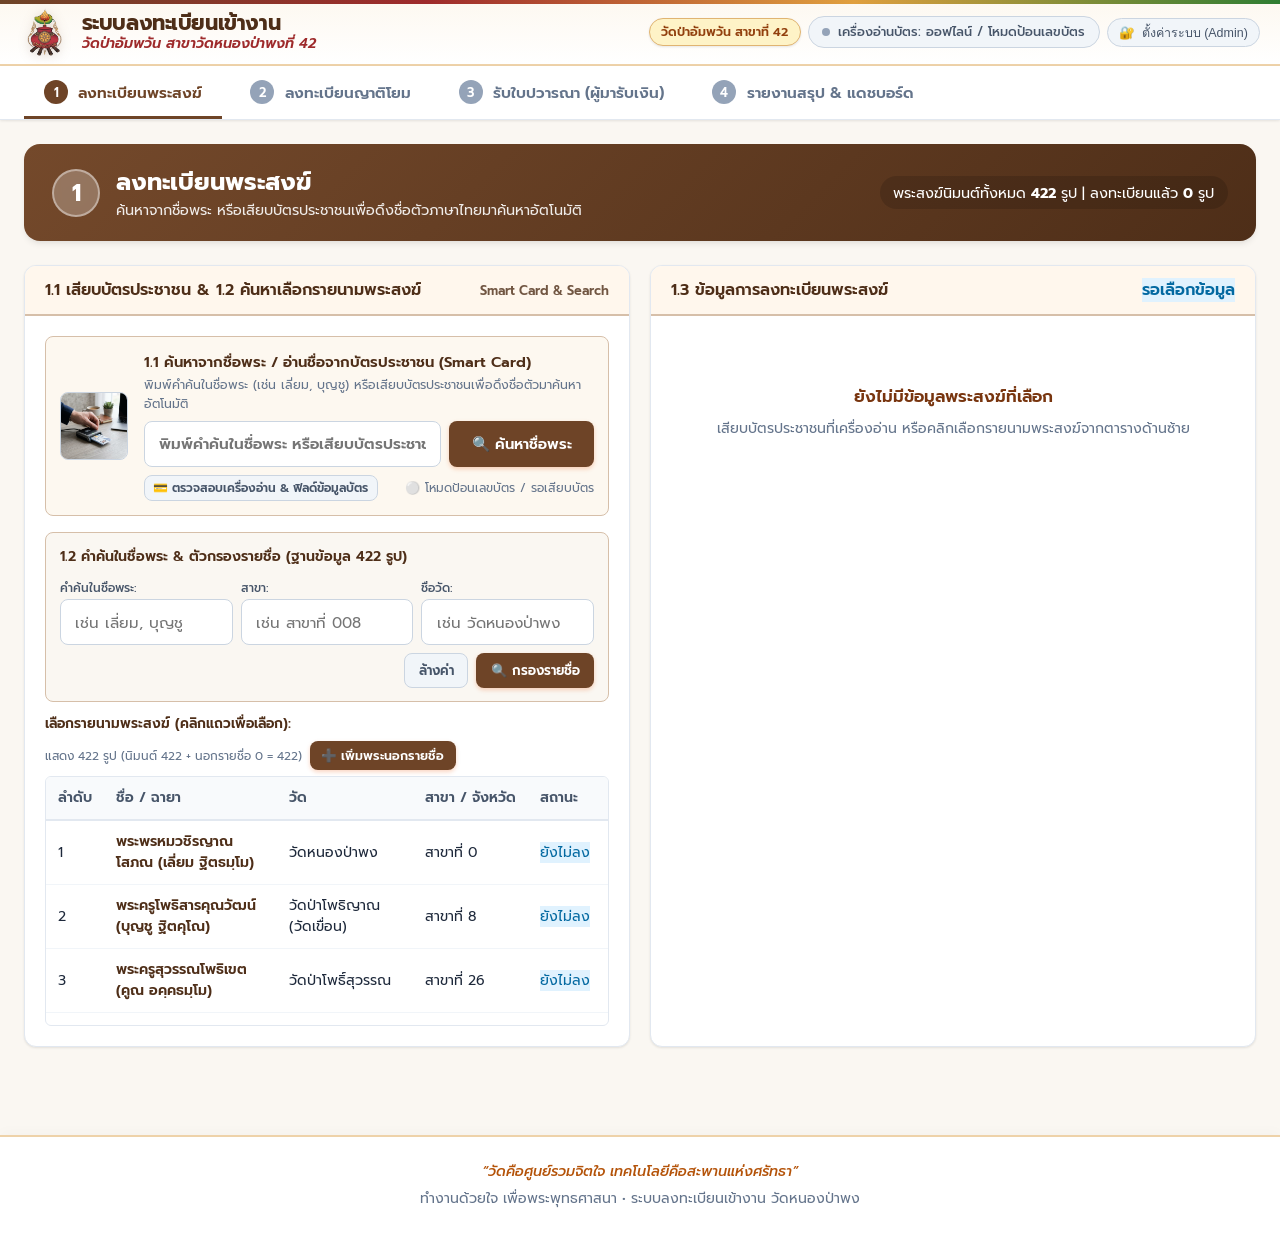
==== index.html @ 15ba8b71 "Sync slipStatus in 3.2 table directly against slips list" ====
<!DOCTYPE html>
<html lang="th">

<head>
  <meta charset="UTF-8">
  <meta name="viewport" content="width=device-width, initial-scale=1.0">
  <title>ระบบลงทะเบียนเข้างาน — วัดป่าอัมพวัน สาขาวัดหนองป่าพงที่ 42</title>
  <!-- Google Fonts: Prompt & Sarabun -->
  <link rel="preconnect" href="https://fonts.googleapis.com">
  <link rel="preconnect" href="https://fonts.gstatic.com" crossorigin>
  <link
    href="https://fonts.googleapis.com/css2?family=Prompt:ital,wght@0,300;0,400;0,500;0,600;0,700;1,400&family=Sarabun:wght@300;400;500;600;700&display=swap"
    rel="stylesheet">
  <link rel="stylesheet" href="style.css?v=20261116_4">
</head>

<body>

  <!-- Site Header -->
  <header class="site-header">
    <div class="header-container">
      <div class="header-brand">
        <!-- Wat Pah Ampawan Logo -->
        <img src="assets/logo.png?v=final" alt="โลโก้วัดป่าอัมพวัน สาขาวัดหนองป่าพงที่ 42" class="logo-lotus">

        <div class="brand-titles">
          <h1>ระบบลงทะเบียนเข้างาน</h1>
          <div class="brand-slogan">วัดป่าอัมพวัน สาขาวัดหนองป่าพงที่ 42</div>
          <div class="brand-desc">“ศรัทธาเชื่อมใจ เทคโนโลยีเชื่อมงานบุญ” • สะดวก รวดเร็ว แม่นยำ ครบถ้วน</div>
        </div>
      </div>

      <div class="header-right">
        <div class="motto-badge">วัดป่าอัมพวัน สาขาที่ 42</div>
        <div id="smartCardStatusPill" class="smartcard-status-pill" title="คลิกเพื่อตรวจสอบการเชื่อมต่อเครื่องอ่านบัตรประชาชน">
          <span class="status-dot" id="cardStatusDot"></span>
          <span id="cardStatusPillText">เครื่องอ่านบัตร: ตรวจสอบสถานะ</span>
        </div>
        <button type="button" id="btnAdminAccess" class="gsheet-status-pill" onclick="openAdminLoginModal()" title="เข้าสู่หน้าตั้งค่าสำหรับผู้ดูแลระบบ (Admin)">
          <span>🔐</span>
          <span id="adminAccessText">ตั้งค่าระบบ (Admin)</span>
        </button>
      </div>
    </div>
  </header>

  <!-- Navigation Tabs Bar -->
  <nav class="nav-bar-wrapper">
    <div class="nav-container">
      <button class="nav-tab tab-monk active" data-tab="tab-monk">
        <span class="tab-num">1</span>
        <span>ลงทะเบียนพระสงฆ์</span>
      </button>
      <button class="nav-tab tab-lay" data-tab="tab-lay">
        <span class="tab-num">2</span>
        <span>ลงทะเบียนญาติโยม</span>
      </button>
      <button class="nav-tab tab-slip" data-tab="tab-slip">
        <span class="tab-num">3</span>
        <span>รับใบปวารณา (ผู้มารับเงิน)</span>
      </button>
      <button class="nav-tab tab-report" data-tab="tab-report">
        <span class="tab-num">4</span>
        <span>รายงานสรุป & แดชบอร์ด</span>
      </button>
      <button class="nav-tab" id="navTabSettings" data-tab="tab-settings" style="margin-left: auto; display: none;">
        <span>⚙️ เชื่อมต่อ Google Sheets</span>
      </button>
    </div>
  </nav>

  <!-- Main Content Areas -->
  <main class="main-wrapper">

    <!-- ====================================================================
         TAB 1: ลงทะเบียนพระสงฆ์
         ==================================================================== -->
    <section id="tab-monk" class="tab-pane active">
      <!-- Section Banner -->
      <div class="section-banner monk-banner">
        <div class="banner-left">
          <div class="banner-badge-num">1</div>
          <div class="banner-title">
            <h2>ลงทะเบียนพระสงฆ์</h2>
            <p>ค้นหาจากชื่อพระ หรือเสียบบัตรประชาชนเพื่อดึงชื่อตัวภาษาไทยมาค้นหาอัตโนมัติ</p>
          </div>
        </div>
        <div class="banner-right">
          <span
            style="font-size: 0.9rem; background: rgba(0,0,0,0.15); padding: 0.35rem 0.85rem; border-radius: 999px;">
            พระสงฆ์นิมนต์ทั้งหมด <strong id="monksTotalCount">422</strong> รูป | ลงทะเบียนแล้ว <strong
              id="monksRegisteredCount">0</strong> รูป
          </span>
        </div>
      </div>

      <div class="workflow-grid">
        <!-- 1.1 เสียบบัตรประชาชน & 1.2 ค้นหาเลือกรายนามพระสงฆ์ -->
        <div class="flow-card" style="grid-column: span 6;">
          <div class="flow-card-header header-monk">
            <span>1.1 เสียบบัตรประชาชน & 1.2 ค้นหาเลือกรายนามพระสงฆ์</span>
            <span style="font-size: 0.8rem; opacity: 0.8;">Smart Card & Search</span>
          </div>
          <div class="flow-card-body">

            <!-- 1.1 เครื่องอ่านบัตรประชาชน & ค้นหาจากชื่อพระ -->
            <div
              style="background: #fdf8f0; border: 1px solid #d6bfa9; padding: 0.85rem; border-radius: 8px; margin-bottom: 1rem;">
              <div style="display: flex; gap: 1rem; align-items: center;">
                <div
                  style="width: 68px; height: 68px; border-radius: 8px; overflow: hidden; flex-shrink: 0; border: 1px solid #cbd5e1; background: #fff;">
                  <img src="assets/smartcard_reader.jpg" alt="Smart Card Reader"
                    style="width: 100%; height: 100%; object-fit: contain;">
                </div>
                <div style="flex: 1;">
                  <div style="font-weight: 600; color: #4e2e18; font-size: 0.92rem; margin-bottom: 0.2rem;">
                    1.1 ค้นหาจากชื่อพระ / อ่านชื่อจากบัตรประชาชน (Smart Card)
                  </div>
                  <div style="font-size: 0.78rem; color: #64748b; margin-bottom: 0.45rem;">
                    พิมพ์คำค้นในชื่อพระ (เช่น เลี่ยม, บุญชู) หรือเสียบบัตรประชาชนเพื่อดึงชื่อตัวมาค้นหาอัตโนมัติ
                  </div>
                  <div style="display: flex; gap: 0.5rem;">
                    <input type="text" id="monkIdCardInput" class="input-control"
                      placeholder="พิมพ์คำค้นในชื่อพระ หรือเสียบบัตรประชาชน..." maxlength="60"
                      style="font-weight: 600; font-size: 0.95rem;">
                    <button type="button" id="btnMonkScan" class="btn btn-monk" style="white-space: nowrap;">
                      🔍 ค้นหาชื่อพระ
                    </button>
                  </div>
                  <div style="display: flex; justify-content: space-between; align-items: center; margin-top: 0.5rem; font-size: 0.76rem;">
                    <button type="button" class="btn btn-secondary btn-sm btn-check-card-reader" style="font-size: 0.75rem; padding: 0.2rem 0.55rem;">
                      💳 ตรวจสอบเครื่องอ่าน & ฟิลด์ข้อมูลบัตร
                    </button>
                    <span id="cardReaderTextMonk" style="color: #64748b;">⚪ โหมดค้นหาจากชื่อ / รอเสียบบัตร</span>
                  </div>
                </div>
              </div>
              <div id="cardStatusIndicator" style="margin-top: 0.5rem; font-size: 0.8rem; display: none;"></div>
            </div>

            <!-- 1.2 ค้นหาข้อมูลพระสงฆ์ (เหมือน 3.1) -->
            <div
              style="background: #faf7f2; border: 1px solid #d6bfa9; padding: 0.85rem; border-radius: 8px; margin-bottom: 0.75rem;">
              <div style="font-weight: 600; color: #4e2e18; font-size: 0.88rem; margin-bottom: 0.5rem;">
                1.2 คำค้นในชื่อพระ & ตัวกรองรายชื่อ (ฐานข้อมูล 422 รูป)
              </div>
              <div style="display: grid; grid-template-columns: repeat(3, 1fr); gap: 0.5rem; margin-bottom: 0.5rem;">
                <div>
                  <label style="font-size: 0.75rem; color: #475569; font-weight: 500;">คำค้นในชื่อพระ:</label>
                  <input type="text" id="monkFilterName" class="input-control" placeholder="เช่น เลี่ยม, บุญชู">
                </div>
                <div>
                  <label style="font-size: 0.75rem; color: #475569; font-weight: 500;">สาขา:</label>
                  <input type="text" id="monkFilterBranch" class="input-control" placeholder="เช่น สาขาที่ 008">
                </div>
                <div>
                  <label style="font-size: 0.75rem; color: #475569; font-weight: 500;">ชื่อวัด:</label>
                  <input type="text" id="monkFilterTemple" class="input-control" placeholder="เช่น วัดหนองป่าพง">
                </div>
              </div>
              <div style="display: flex; justify-content: flex-end; gap: 0.5rem;">
                <button type="button" class="btn btn-secondary btn-sm" id="btnMonkFilterClear">ล้างค่า</button>
                <button type="button" class="btn btn-monk btn-sm" id="btnMonkFilterSearch">
                  🔍 กรองรายชื่อ
                </button>
              </div>
            </div>

            <!-- ตารางรายนามพระสงฆ์ที่ฟิลเตอร์ได้ (เหมือน 3.2) -->
            <div style="display: flex; justify-content: space-between; align-items: center; margin-bottom: 0.35rem; flex-wrap: wrap; gap: 0.4rem;">
              <span style="font-weight: 600; color: #4e2e18; font-size: 0.85rem;">
                เลือกรายนามพระสงฆ์ (คลิกแถวเพื่อเลือก):
              </span>
              <div style="display: flex; align-items: center; gap: 0.5rem;">
                <span style="font-size: 0.75rem; color: #64748b;" id="monkFilterCount">แสดง 422 รูป</span>
                <button type="button" id="btnOpenWalkinForm" class="btn btn-monk btn-sm" onclick="openWalkinFromCard()"
                  style="font-size: 0.78rem; padding: 0.25rem 0.65rem;">
                  ➕ เพิ่มพระนอกรายชื่อ
                </button>
              </div>
            </div>
            <div class="table-responsive"
              style="max-height: 250px; overflow-y: auto; border: 1px solid #e2e8f0; border-radius: 6px;">
              <table class="custom-table" id="monksSelectTable">
                <thead>
                  <tr>
                    <th style="width: 45px;">ลำดับ</th>
                    <th>ชื่อ / ฉายา</th>
                    <th>วัด</th>
                    <th>สาขา / จังหวัด</th>
                    <th style="width: 80px;">สถานะ</th>
                  </tr>
                </thead>
                <tbody id="monksSelectTableBody">
                  <!-- Dynamic rows -->
                </tbody>
              </table>
            </div>

          </div>
        </div>

        <!-- 1.3 แสดงข้อมูลพระที่ได้รับเชิญ / 1.4 พระนอกรายชื่อ (Dynamic Pane) -->
        <div class="flow-card" style="grid-column: span 6;">
          <div class="flow-card-header header-monk">
            <span id="monkDetailHeader">1.3 ข้อมูลการลงทะเบียนพระสงฆ์</span>
            <span id="monkDetailSubheader" class="status-badge available">รอเลือกข้อมูล</span>
          </div>
          <div class="flow-card-body">

            <!-- Default Placeholder when no search -->
            <div id="monkDetailPlaceholder" style="text-align: center; padding: 3rem 1rem; color: #94a3b8;">
              <p style="font-size: 1.05rem; margin-bottom: 0.5rem; color: #78350f; font-weight: 600;">
                ยังไม่มีข้อมูลพระสงฆ์ที่เลือก</p>
              <p style="font-size: 0.88rem; color: #64748b;">เสียบบัตรประชาชนที่เครื่องอ่าน
                หรือคลิกเลือกรายนามพระสงฆ์จากตารางด้านซ้าย</p>
            </div>

            <!-- Notice when card not found but held in buffer -->
            <div id="monkCardHeldNotice"
              style="display: none; background: #fef3c7; border: 1px solid #fde68a; border-radius: 8px; padding: 0.75rem; margin-bottom: 1rem; color: #92400e; font-size: 0.85rem;">
              <div style="font-weight: 600; margin-bottom: 0.25rem;">💳 เสียบบัตรประชาชนคาไว้ในระบบแล้ว: <span
                  id="heldCardNumber"></span></div>
              <div>เนื่องจากฐานข้อมูลเดิมไม่มีเลขบัตรประชาชน ท่านสามารถค้นหาชื่อพระจากตารางด้านซ้าย แล้วคลิกเลือก
                ระบบจะนำเลขบัตรนี้ไปผูกและบันทึกให้อัตโนมัติ</div>
              <div style="margin-top: 0.35rem;">
                <button type="button" class="btn btn-secondary btn-sm"
                  onclick="displayWalkinMonkForm(document.getElementById('monkIdCardInput').value.trim())"
                  style="font-size: 0.75rem;">
                  หรือคลิกที่นี่เพื่อไป 'ลงทะเบียนพระนอกรายชื่อ'
                </button>
              </div>
            </div>

            <!-- Form 1.3: พบในรายชื่อที่เชิญ -->
            <div id="monkInvitedForm" style="display: none;">
              <div class="monk-profile-wrapper">
                <div class="profile-avatar-wrap">
                  <img id="infoMonkPhoto" src="assets/monk_avatar.jpg" alt="รูปพระสงฆ์">
                </div>
                <div class="profile-info-grid">
                  <div class="info-item full-width">
                    <span class="info-label">ชื่อ / ฉายา:</span>
                    <span id="infoMonkName" class="info-value"
                      style="font-size: 1.1rem; font-weight: 700; color: #92400e;">-</span>
                  </div>

                  <!-- 13-digit Citizen ID Card Field -->
                  <div class="info-item full-width"
                    style="background: #fffbeb; padding: 0.6rem 0.85rem; border-radius: 6px; border: 1px solid #fde68a;">
                    <div
                      style="display: flex; justify-content: space-between; align-items: center; margin-bottom: 0.25rem;">
                      <span class="info-label" style="font-weight: 600; color: #92400e;">เลขประจำตัวประชาชน (บันทึก/เพิ่มลงฐานข้อมูลพระสงฆ์):</span>
                      <span id="infoCardSourceBadge"
                        style="font-size: 0.75rem; padding: 0.15rem 0.5rem; border-radius: 999px; background: #ecfdf5; color: #065f46; border: 1px solid #a7f3d0; display: none;">💳
                        บันทึกในฐานข้อมูลแล้ว</span>
                    </div>
                    <input type="text" id="infoMonkIdCard" class="input-control"
                      placeholder="กรอกเลขบัตร 13 หลัก เพื่อเพิ่มลงฐานข้อมูลพระสงฆ์" maxlength="20"
                      style="font-weight: 700; color: #92400e; font-size: 1rem; background: #fff;">
                    <div style="font-size: 0.74rem; color: #78350f; margin-top: 0.25rem;">
                      * คลิกเลือกพระจากลิสต์ด้านซ้ายแล้ว สามารถกรอกเลขบัตรประชาชน 13 หลักที่นี่เพื่อเพิ่มลงฐานข้อมูลได้ทันที
                    </div>
                  </div>

                  <div class="info-item">
                    <span class="info-label">วัด:</span>
                    <span id="infoMonkTemple" class="info-value">-</span>
                  </div>
                  <div class="info-item">
                    <span class="info-label">จังหวัด / สาขา:</span>
                    <span id="infoMonkProvince" class="info-value">-</span>
                  </div>
                  <div class="info-item">
                    <span class="info-label">พรรษา ปัจจุบัน:</span>
                    <span id="infoMonkVassa" class="info-value">-</span>
                  </div>
                  <div class="info-item">
                    <span class="info-label">เบอร์โทรศัพท์ติดต่อ:</span>
                    <input type="text" id="infoMonkPhone" class="input-control" placeholder="">
                  </div>
                  <div class="info-item">
                    <span class="info-label">สิทธิ์ใบปวารณา:</span>
                    <span id="infoMonkSlipRight" class="info-value" style="color: #166534; font-weight: 600;"></span>
                  </div>
                  <div class="info-item">
                    <span class="info-label">สถานะการลงทะเบียน:</span>
                    <span id="infoMonkStatus" class="status-badge available">• ลงทะเบียนได้</span>
                  </div>
                  <div class="info-item full-width">
                    <span class="info-label">ข้อมูลที่พัก/ของที่ระลึก:</span>
                    <input type="text" id="infoMonkHotel" class="input-control" placeholder="">
                  </div>
                  <div class="info-item full-width">
                    <span class="info-label">เวลาลงทะเบียน:</span>
                    <span id="infoMonkTime" class="info-value" style="font-size: 0.85rem;">-</span>
                  </div>
                </div>
              </div>

              <div class="card-actions-bar">
                <button type="button" class="btn btn-secondary" onclick="resetMonkWorkflow()">ยกเลิก</button>
                <button type="button" id="btnConfirmMonkRegistration" class="btn btn-monk">
                  ✓ ยืนยันลงทะเบียนพระสงฆ์
                </button>
              </div>
            </div>

            <!-- Form 1.4: พระกรณีไม่ได้รับเชิญ / นอกรายชื่อ -->
            <div id="monkWalkinForm" style="display: none;">
              <div id="walkinBannerBox"
                style="background: #fff7ed; border-left: 4px solid #ea580c; padding: 0.65rem 1rem; border-radius: 4px; margin-bottom: 1rem; font-size: 0.85rem; color: #9a3412;">
                <strong id="walkinBannerTitle">1.4 ลงทะเบียนพระ (กรณีไม่ได้รับเชิญ)</strong>: <span
                  id="walkinBannerDesc">ไม่พบในรายชื่อนิมนต์ กรุณากรอกข้อมูลเพื่อบันทึกลงระบบ</span>
              </div>
              <div class="monk-profile-wrapper">
                <div style="display: flex; flex-direction: column; align-items: center; gap: 0.45rem; flex-shrink: 0; width: 155px;">
                  <div class="profile-avatar-wrap" style="width: 150px; height: 180px; border-radius: 10px; overflow: hidden; border: 2px solid #d6bfa9; background: #fdf8f0; display: flex; align-items: center; justify-content: center; position: relative;">
                    <video id="walkinWebcamVideo" autoplay playsinline style="display: none; width: 100%; height: 100%; object-fit: cover;"></video>
                    <img id="walkinMonkPhoto" src="" alt="รูปพระสงฆ์" style="display: none; width: 100%; height: 100%; object-fit: cover;">
                    <canvas id="walkinPhotoCanvas" style="display: none;"></canvas>
                    <div id="walkinPhotoEmpty" style="text-align: center; color: #94a3b8; font-size: 0.8rem; padding: 0.5rem;">
                      <div style="font-size: 1.6rem; margin-bottom: 0.2rem;">📷</div>
                      ยังไม่มีรูปภาพ
                    </div>
                  </div>
                  <div id="walkinCameraControls" style="display: flex; flex-direction: column; gap: 0.3rem; width: 100%;">
                    <div style="display: flex; gap: 0.3rem; width: 100%;">
                      <button type="button" id="btnWalkinStartCamera" class="btn btn-secondary btn-sm" style="flex: 1; font-size: 0.72rem; padding: 0.25rem 0.35rem;" onclick="toggleEntityCamera('walkin')">
                        📷 เปิดกล้อง
                      </button>
                      <button type="button" id="btnWalkinSnapPhoto" class="btn btn-monk btn-sm" style="flex: 1; font-size: 0.72rem; padding: 0.25rem 0.35rem;" onclick="snapEntityPhoto('walkin')" disabled>
                        📸 ถ่ายรูป
                      </button>
                    </div>
                    <input type="file" id="walkinPhotoFileInput" accept="image/*" style="display: none;">
                    <button type="button" class="btn btn-secondary btn-sm" style="width: 100%; font-size: 0.72rem; padding: 0.22rem 0.4rem;" onclick="document.getElementById('walkinPhotoFileInput').click()">
                      📁 เลือกรูปภาพ
                    </button>
                  </div>
                </div>
                <div class="profile-info-grid">
                  <div class="info-item full-width">
                    <label class="info-label">ชื่อ / ฉายา (ระบุสมณศักดิ์/ฉายา):</label>
                    <input type="text" id="walkinName" class="input-control" placeholder="เช่น พระวิเศษ สิทธิพงโส">
                  </div>
                  <div class="info-item">
                    <div
                      style="display: flex; justify-content: space-between; align-items: center; margin-bottom: 0.25rem;">
                      <label class="info-label" style="font-weight: 700; color: #92400e;">เลขบัตรประชาชน (Primary
                        Key):</label>
                      <span id="walkinIdStatusBadge"
                        style="display: none; font-size: 0.72rem; padding: 0.1rem 0.4rem; border-radius: 999px;"></span>
                    </div>
                    <input type="text" id="walkinIdCard" class="input-control" placeholder="เลขประจำตัวประชาชน 13 หลัก"
                      maxlength="20" style="font-weight: 600;">
                  </div>
                  <div class="info-item">
                    <label class="info-label">พรรษา:</label>
                    <input type="number" id="walkinVassa" class="input-control" placeholder="เช่น 15">
                  </div>
                  <div class="info-item full-width">
                    <label class="info-label">ชื่อวัดต้นสังกัด:</label>
                    <div style="display: flex; gap: 0.5rem;">
                      <input type="text" id="walkinTemple" class="input-control" list="templeList"
                        placeholder="ค้นหาหรือพิมพ์ชื่อวัด">
                      <datalist id="templeList"></datalist>
                      <button type="button" class="btn btn-secondary btn-sm" onclick="addNewTemplePrompt()"
                        title="เพิ่มวัดใหม่">
                        + เพิ่มวัด
                      </button>
                    </div>
                  </div>
                  <div class="info-item">
                    <label class="info-label">จังหวัด:</label>
                    <input type="text" id="walkinProvince" class="input-control"
                      placeholder="เช่น เชียงใหม่ / อุบลราชธานี">
                  </div>
                  <div class="info-item">
                    <label class="info-label">เบอร์โทรศัพท์ติดต่อ:</label>
                    <input type="text" id="walkinPhone" class="input-control" placeholder="08x-xxx-xxxx">
                  </div>
                </div>
              </div>

              <div class="card-actions-bar">
                <button type="button" class="btn btn-secondary" onclick="resetMonkWorkflow()">ยกเลิก</button>
                <button type="button" id="btnSaveWalkinMonk" class="btn btn-monk">
                  💾 บันทึกและลงทะเบียน
                </button>
              </div>
            </div>

          </div>
        </div>
      </div>
    </section>

    <!-- ====================================================================
         TAB 2: ลงทะเบียนญาติโยม
         ==================================================================== -->
    <section id="tab-lay" class="tab-pane">
      <div class="section-banner lay-banner">
        <div class="banner-left">
          <div class="banner-badge-num">2</div>
          <div class="banner-title">
            <h2>ลงทะเบียนญาติโยม</h2>
            <p>สแกนบัตรประชาชน เพื่อนำเข้าข้อมูลอัตโนมัติ รวดเร็วและแม่นยำ</p>
          </div>
        </div>
        <div class="banner-right">
          <span
            style="font-size: 0.9rem; background: rgba(0,0,0,0.15); padding: 0.35rem 0.85rem; border-radius: 999px;">
            ญาติโยมลงทะเบียนแล้ว <strong id="layRegisteredCount">0</strong> คน
          </span>
        </div>
      </div>

      <div class="workflow-grid">
        <!-- 2.1 สแกนบัตรประชาชน -->
        <div class="flow-card" style="grid-column: span 4;">
          <div class="flow-card-header header-lay">
            <span>2.1 สแกนบัตรประชาชน</span>
            <span style="font-size: 0.8rem; opacity: 0.8;">Citizen Card Reader</span>
          </div>
          <div class="flow-card-body">
            <div class="card-reader-box">
              <div class="card-reader-img-wrap">
                <img src="assets/smartcard_reader.jpg" alt="Smart Card Reader">
              </div>
              <div class="scanner-caption">เสียบบัตรประชาชน ระบบอ่านข้อมูลอัตโนมัติ</div>
              <div class="scanner-hint">อ่านข้อมูลชื่อ นามสกุล วันเกิด เพศ และที่อยู่จากชิปการ์ด</div>

              <div class="id-input-group">
                <label>อ่านข้อมูลจากบัตรประชาชนญาติโยม (Smart Card):</label>
                <div style="display: flex; flex-direction: column; gap: 0.5rem; width: 100%;">
                  <button type="button" id="btnSimulateLayScan" class="btn btn-lay" style="width: 100%; font-size: 0.95rem; font-weight: 600;">
                    💳 อ่านข้อมูลจากเครื่องอ่านบัตรประชาชน
                  </button>
                  <div style="display: flex; justify-content: space-between; align-items: center; font-size: 0.78rem;">
                    <button type="button" class="btn btn-secondary btn-sm btn-check-card-reader" style="font-size: 0.75rem; padding: 0.2rem 0.55rem;">
                      🔍 ตรวจสอบการเชื่อมต่อ
                    </button>
                    <span id="cardReaderTextLay" style="color: #64748b;">⚪ โหมดป้อนข้อมูล / รอเสียบบัตร</span>
                  </div>
                </div>
              </div>

              <div class="id-input-group">
                <label for="layIdCardManual">ค้นหาด้วยเลขบัตรประชาชน หรือเบอร์โทรศัพท์:</label>
                <input type="text" id="layIdCardManual" class="input-control"
                  placeholder="พิมพ์เลขบัตร 13 หลัก หรือเบอร์โทรศัพท์" maxlength="20">
              </div>
            </div>
          </div>
        </div>

        <!-- 2.2 แสดงข้อมูลจากบัตร & 2.3 เพิ่มข้อมูลและยืนยัน -->
        <div class="flow-card" style="grid-column: span 8;">
          <div class="flow-card-header header-lay">
            <span>2.2 & 2.3 แสดงข้อมูลจากบัตรและยืนยันข้อมูล</span>
            <span class="status-badge available" id="layStatusBadge">พร้อมลงทะเบียน</span>
          </div>
          <div class="flow-card-body">

            <div
              style="font-weight: 600; color: #0369a1; margin-bottom: 0.75rem; font-size: 0.95rem; border-bottom: 1px dashed #bae6fd; padding-bottom: 0.35rem;">
              ข้อมูลส่วนบุคคลและรหัสญาติโยม (ข้อ 2.2)
            </div>

            <div class="monk-profile-wrapper" style="margin-bottom: 1.5rem;">
              <div style="display: flex; flex-direction: column; align-items: center; gap: 0.45rem; flex-shrink: 0; width: 155px;">
                <div class="profile-avatar-wrap" style="width: 150px; height: 180px; border-radius: 10px; overflow: hidden; border: 2px solid #bae6fd; background: #f8fafc; display: flex; align-items: center; justify-content: center; position: relative;">
                  <video id="layWebcamVideo" autoplay playsinline style="display: none; width: 100%; height: 100%; object-fit: cover;"></video>
                  <img id="layCardPhotoPreview" src="" alt="รูปถ่ายจากบัตรประชาชน" style="display: none; width: 100%; height: 100%; object-fit: cover;">
                  <canvas id="layPhotoCanvas" style="display: none;"></canvas>
                  <div id="layPhotoEmpty" style="text-align: center; color: #94a3b8; font-size: 0.8rem; padding: 0.5rem;">
                    <div style="font-size: 1.6rem; margin-bottom: 0.2rem;">📷</div>
                    ยังไม่มีรูปภาพ
                  </div>
                </div>
                <span id="layCardPhotoBadge" class="status-badge available" style="font-size: 0.72rem; text-align: center;">รออ่านบัตร / ถ่ายรูป</span>
                <div id="layCameraControls" style="display: flex; flex-direction: column; gap: 0.3rem; width: 100%;">
                  <div style="display: flex; gap: 0.3rem; width: 100%;">
                    <button type="button" id="btnLayStartCamera" class="btn btn-secondary btn-sm" style="flex: 1; font-size: 0.72rem; padding: 0.25rem 0.35rem;" onclick="toggleEntityCamera('lay')">
                      📷 เปิดกล้อง
                    </button>
                    <button type="button" id="btnLaySnapPhoto" class="btn btn-lay btn-sm" style="flex: 1; font-size: 0.72rem; padding: 0.25rem 0.35rem;" onclick="snapEntityPhoto('lay')" disabled>
                      📸 ถ่ายรูป
                    </button>
                  </div>
                  <input type="file" id="layPhotoFileInput" accept="image/*" style="display: none;">
                  <button type="button" class="btn btn-secondary btn-sm" style="width: 100%; font-size: 0.72rem; padding: 0.22rem 0.4rem;" onclick="document.getElementById('layPhotoFileInput').click()">
                    📁 เลือกรูปภาพ
                  </button>
                </div>
              </div>

              <div class="profile-info-grid" style="flex: 1; margin-bottom: 0;">
              <div class="info-item">
                <label class="info-label" style="font-weight: 700; color: #0369a1;">เลขประจำตัวประชาชน (Primary Key):</label>
                <input type="text" id="layIdCard" class="input-control" placeholder="เลขบัตร 13 หลัก (หากไม่มีให้กรอกเบอร์โทร)"
                  maxlength="20">
              </div>

              <div class="info-item">
                <label class="info-label">ชื่อ - นามสกุล:</label>
                <input type="text" id="layName" class="input-control" placeholder="ระบุชื่อ - นามสกุล">
              </div>

              <div class="info-item">
                <label class="info-label">วันเกิด:</label>
                <input type="text" id="layBirthday" class="input-control" placeholder="วว/ดด/ปปปป (พ.ศ.)">
              </div>
              <div class="info-item">
                <label class="info-label">เพศ:</label>
                <select id="layGender" class="select-control">
                  <option value="ชาย" selected>ชาย</option>
                  <option value="หญิง">หญิง</option>
                </select>
              </div>
              <div class="info-item full-width">
                <label class="info-label">ที่อยู่ตามทะเบียนบ้าน:</label>
                <input type="text" id="layAddress" class="input-control" placeholder="ระบุที่อยู่ตามทะเบียนบ้าน">
              </div>
              </div>
            </div>

            <div
              style="font-weight: 600; color: #0369a1; margin-bottom: 0.75rem; font-size: 0.95rem; border-bottom: 1px dashed #bae6fd; padding-bottom: 0.35rem;">
              เพิ่มข้อมูลการติดต่อและยืนยัน (ข้อ 2.3)
            </div>

            <div class="profile-info-grid">
              <div class="info-item">
                <label class="info-label">เบอร์โทรศัพท์มือถือ (ใช้เป็น Primary Key หากไม่มีเลขบัตร):</label>
                <input type="text" id="layPhone" class="input-control" placeholder="08x-xxx-xxxx">
              </div>
              <div class="info-item">
                <label class="info-label">เบอร์ติดต่อกรณีฉุกเฉิน (ไม่บังคับ):</label>
                <input type="text" id="layEmergencyPhone" class="input-control" placeholder="08x-xxx-xxxx (ไม่บังคับ)">
              </div>
            </div>

            <div class="card-actions-bar">
              <button type="button" class="btn btn-secondary" onclick="resetLayWorkflow()">ยกเลิก</button>
              <button type="button" id="btnConfirmLayRegistration" class="btn btn-lay">
                ✓ ยืนยันลงทะเบียนญาติโยม
              </button>
            </div>

          </div>
        </div>
      </div>
    </section>

    <!-- ====================================================================
         TAB 3: รับใบปวารณา (ผู้มารับเงิน)
         ==================================================================== -->
    <section id="tab-slip" class="tab-pane">
      <div class="section-banner slip-banner">
        <div class="banner-left">
          <div class="banner-badge-num">3</div>
          <div class="banner-title">
            <h2>รับใบปวารณา (ผู้มารับเงิน)</h2>
            <p>ค้นหาวัด / ชื่อพระ / สาขา และเลือกพระเถระที่ลงทะเบียนแล้ว พร้อมถ่ายรูปผู้มารับ</p>
          </div>
        </div>
        <div class="banner-right">
          <span
            style="font-size: 0.9rem; background: rgba(0,0,0,0.15); padding: 0.35rem 0.85rem; border-radius: 999px;">
            จ่ายใบปวารณาแล้ว <strong id="slipDeliveredCount">0</strong> รายการ | ยอดรวม <strong
              id="slipTotalAmount">0</strong> บาท
          </span>
        </div>
      </div>

      <div class="workflow-grid">
        <!-- 3.1 ค้นหาข้อมูล & 3.2 เลือกพระเถระที่ลงทะเบียนแล้ว -->
        <div class="flow-card" style="grid-column: span 6;">
          <div class="flow-card-header header-slip">
            <span>3.1 & 3.2 ค้นหาและเลือกพระเถระผู้มีสิทธิ์ตามคอลัมน์ K</span>
            <span style="font-size: 0.8rem; opacity: 0.8;">Eligible Monks Only</span>
          </div>
          <div class="flow-card-body">

            <!-- 3.1 Search Filters -->
            <div
              style="background: #f0fdf4; border: 1px solid #bbf7d0; padding: 0.85rem; border-radius: 8px; margin-bottom: 1rem;">
              <div style="font-weight: 600; color: #166534; font-size: 0.88rem; margin-bottom: 0.5rem;">
                3.1 ค้นหาข้อมูลพระสงฆ์ผู้มีสิทธิ์
              </div>
              <div style="display: grid; grid-template-columns: repeat(3, 1fr); gap: 0.5rem; margin-bottom: 0.5rem;">
                <div>
                  <label style="font-size: 0.75rem; color: #475569; font-weight: 500;">ชื่อพระ / ฉายา:</label>
                  <input type="text" id="slipSearchMonk" class="input-control" placeholder="เช่น เลี่ยม, สมชาย">
                </div>
                <div>
                  <label style="font-size: 0.75rem; color: #475569; font-weight: 500;">สาขา:</label>
                  <input type="text" id="slipSearchBranch" class="input-control" placeholder="เช่น สาขาที่ 008">
                </div>
                <div>
                  <label style="font-size: 0.75rem; color: #475569; font-weight: 500;">ชื่อวัด:</label>
                  <input type="text" id="slipSearchTemple" class="input-control" placeholder="เช่น วัดหนองป่าพง">
                </div>
              </div>
              <div style="display: flex; justify-content: flex-end; gap: 0.5rem;">
                <button type="button" class="btn btn-secondary btn-sm" onclick="clearSlipSearch()">ล้างค่า</button>
                <button type="button" id="btnSlipSearch" class="btn btn-slip btn-sm">
                  🔍 ค้นหาข้อมูล
                </button>
              </div>
            </div>

            <!-- 3.2 Monks Table -->
            <div style="font-weight: 600; color: #166534; font-size: 0.88rem; margin-bottom: 0.35rem;">
              3.2 เลือกพระเถระผู้มีสิทธิ์ตามคอลัมน์ K (คลิกแถวเพื่อเลือก):
            </div>
            <div class="table-responsive" style="max-height: 320px; overflow-y: auto;">
              <table class="custom-table" id="slipMonksTable">
                <thead>
                  <tr>
                    <th style="width: 50px;">ลำดับ</th>
                    <th>ชื่อ / ฉายา</th>
                    <th>วัด</th>
                    <th>สาขา</th>
                    <th style="width: 60px;">พรรษา</th>
                    <th style="width: 95px;">สิทธิ์ปวารณา</th>
                    <th style="width: 90px;">สถานะ</th>
                  </tr>
                </thead>
                <tbody id="slipMonksTableBody">
                  <!-- Dynamic rows -->
                </tbody>
              </table>
            </div>

            <div style="font-size: 0.75rem; color: #166534; font-weight: 600; margin-top: 0.5rem;">
              * แสดงเฉพาะผู้แทนของพระสงฆ์ที่มีสิทธิ์รับใบปวารณาตามคอลัมน์ K เท่านั้น
            </div>

          </div>
        </div>

        <!-- 3.3 บันทึกข้อมูลการรับ & 3.4 ถ่ายรูปผู้มารับ -->
        <div class="flow-card" style="grid-column: span 6;">
          <div class="flow-card-header header-slip">
            <span>3.3 & 3.4 บันทึกข้อมูลการรับและถ่ายรูปผู้มารับ</span>
            <span class="status-badge available" id="slipSelectedBadge">รอเลือกพระเถระ</span>
          </div>
          <div class="flow-card-body">

            <div style="display: flex; gap: 1.25rem; flex-wrap: wrap;">

              <!-- 3.3 Form Fields -->
              <div style="flex: 1; min-width: 250px;">
                <div style="font-weight: 600; color: #166534; font-size: 0.88rem; margin-bottom: 0.5rem;">
                  3.3 บันทึกข้อมูลการรับเงิน/ใบปวารณา
                </div>
                <div class="profile-info-grid" style="grid-template-columns: 1fr;">
                  <div class="info-item">
                    <label class="info-label">ชื่อวัด:</label>
                    <input type="text" id="slipRecTemple" class="input-control" readonly
                      placeholder="คลิกเลือกจากตาราง 3.2" style="background: #f8fafc;">
                  </div>
                  <div class="info-item">
                    <label class="info-label">ชื่อพระ / ฉายา:</label>
                    <input type="text" id="slipRecMonkName" class="input-control" readonly
                      placeholder="คลิกเลือกจากตาราง 3.2"
                      style="background: #f8fafc; font-weight: 600; color: #166534;">
                  </div>
                  <div class="info-item">
                    <label class="info-label">จำนวนปัจจัย (บาท):</label>
                    <input type="number" id="slipRecAmount" class="input-control" value=""
                      placeholder="ระบุจำนวนปัจจัย (ถ้ามี)"
                      style="font-size: 1.1rem; font-weight: 700; color: #166534;">
                  </div>
                </div>
              </div>

              <!-- 3.4 Camera / Photo Capture -->
              <div style="width: 220px; display: flex; flex-direction: column; align-items: center; gap: 0.5rem;">
                <div style="font-weight: 600; color: #166534; font-size: 0.88rem; width: 100%; text-align: center;">
                  3.4 ถ่ายรูปผู้มารับ
                </div>
                <div class="camera-preview-box" id="cameraBox">
                  <video id="webcamVideo" autoplay playsinline style="display: none;"></video>
                  <img id="receiverPhotoPreview" src="" alt="รูปผู้มารับ" style="display: none;">
                  <canvas id="photoCanvas" style="display: none;"></canvas>
                  <div id="slipPhotoEmpty" style="text-align: center; color: #94a3b8; font-size: 0.85rem; padding: 1rem;">
                    <div style="font-size: 1.8rem; margin-bottom: 0.25rem;">📷</div>
                    ยังไม่มีรูปภาพ
                  </div>
                  <span class="camera-overlay-badge" id="cameraBadge">ยังไม่มีรูปภาพ</span>
                </div>
                <div style="display: flex; gap: 0.35rem; width: 100%;">
                  <button type="button" id="btnStartCamera" class="btn btn-secondary btn-sm" style="flex: 1;">
                    📷 เปิดกล้อง
                  </button>
                  <button type="button" id="btnSnapPhoto" class="btn btn-slip btn-sm" style="flex: 1;" disabled>
                    📸 ถ่ายรูป
                  </button>
                </div>
                <input type="file" id="photoFileInput" accept="image/*" style="display: none;">
                <button type="button" class="btn btn-secondary btn-sm" style="width: 100%; font-size: 0.75rem;"
                  onclick="document.getElementById('photoFileInput').click()">
                  📁 หรือเลือกไฟล์รูปภาพ
                </button>
              </div>

            </div>

            <div class="card-actions-bar">
              <button type="button" class="btn btn-secondary" onclick="resetSlipWorkflow()">ยกเลิก</button>
              <button type="button" id="btnConfirmSlipReceive" class="btn btn-slip">
                ✓ ยืนยันการรับใบปวารณา
              </button>
            </div>

          </div>
        </div>
      </div>
    </section>

    <!-- ====================================================================
         TAB 4: รายงานสรุป & แดชบอร์ด
         ==================================================================== -->
    <section id="tab-report" class="tab-pane">
      <div class="section-banner report-banner">
        <div class="banner-left">
          <div class="banner-badge-num">📊</div>
          <div class="banner-title">
            <h2>รายงานสรุป & แดชบอร์ดข้อมูล</h2>
            <p>ตรวจสอบและติดตามสถานะการลงทะเบียนและการเบิกจ่ายปัจจัยแบบเรียลไทม์</p>
          </div>
        </div>
        <div class="banner-right" style="display: flex; gap: 0.5rem; flex-wrap: wrap; align-items: center;">
          <button type="button" class="btn btn-secondary btn-sm" onclick="exportDataToCsv()">
            📥 ส่งออก CSV (Excel)
          </button>
          <button type="button" class="btn btn-secondary btn-sm" onclick="window.print()">
            🖨️ พิมพ์รายงาน
          </button>
        </div>
      </div>

      <!-- Quick KPI Cards -->
      <div style="display: grid; grid-template-columns: repeat(4, 1fr); gap: 1rem; margin-bottom: 1.5rem;">
        <div class="flow-card" style="padding: 1.25rem; border-left: 4px solid #ea580c;">
          <div style="font-size: 0.85rem; color: #64748b;">พระสงฆ์นิมนต์ทั้งหมด</div>
          <div style="font-size: 1.8rem; font-weight: 700; color: #ea580c;" id="kpiMonkTotal">422</div>
          <div style="font-size: 0.8rem; color: #166534;" id="kpiMonkRegistered">ลงทะเบียนแล้ว 0 รูป</div>
        </div>

        <div class="flow-card" style="padding: 1.25rem; border-left: 4px solid #f59e0b;">
          <div style="font-size: 0.85rem; color: #64748b;">พระสงฆ์นอกรายชื่อ</div>
          <div style="font-size: 1.8rem; font-weight: 700; color: #f59e0b;" id="kpiMonkWalkin">0</div>
          <div style="font-size: 0.8rem; color: #64748b;">รูปที่ลงทะเบียนเพิ่มเติม</div>
        </div>

        <div class="flow-card" style="padding: 1.25rem; border-left: 4px solid #0284c7;">
          <div style="font-size: 0.85rem; color: #64748b;">ญาติโยมที่ลงทะเบียน</div>
          <div style="font-size: 1.8rem; font-weight: 700; color: #0284c7;" id="kpiLayTotal">0</div>
          <div style="font-size: 0.8rem; color: #64748b;">คนเข้าร่วมงาน</div>
        </div>

        <div class="flow-card" style="padding: 1.25rem; border-left: 4px solid #16a34a;">
          <div style="font-size: 0.85rem; color: #64748b;">จ่ายปัจจัยใบปวารณาแล้ว</div>
          <div style="font-size: 1.8rem; font-weight: 700; color: #16a34a;" id="kpiSlipAmount">0 บาท</div>
          <div style="font-size: 0.8rem; color: #166534;" id="kpiSlipCount">รับแล้ว 0 รายการ</div>
        </div>
      </div>

      <!-- Live Data Table with Filter Tabs -->
      <div class="flow-card">
        <div class="flow-card-header"
          style="background: #f8fafc; border-bottom: 1px solid #e2e8f0; display: flex; justify-content: space-between; align-items: center; flex-wrap: wrap; gap: 0.5rem;">
          <div style="display: flex; gap: 0.5rem;">
            <button class="btn btn-secondary btn-sm active-filter" id="btnFilterMonks"
              onclick="switchReportSubTab('monks')">พระสงฆ์ที่นิมนต์</button>
            <button class="btn btn-secondary btn-sm" id="btnFilterWalkin"
              onclick="switchReportSubTab('walkin')">พระนอกรายชื่อ</button>
            <button class="btn btn-secondary btn-sm" id="btnFilterLay"
              onclick="switchReportSubTab('lay')">ญาติโยม</button>
            <button class="btn btn-secondary btn-sm" id="btnFilterSlips"
              onclick="switchReportSubTab('slips')">รายการรับใบปวารณา</button>
          </div>
          <div>
            <input type="text" id="reportSearchInput" class="input-control" placeholder="ค้นหาข้อมูล..."
              style="width: 220px; padding: 0.35rem 0.65rem; font-size: 0.85rem;">
          </div>
        </div>
        <div class="flow-card-body" style="padding: 0;">
          <div class="table-responsive" style="max-height: 480px; overflow-y: auto;">
            <table class="custom-table" id="reportDataTable">
              <thead id="reportTableHead"></thead>
              <tbody id="reportTableBody"></tbody>
            </table>
          </div>
        </div>
      </div>
    </section>

    <!-- ====================================================================
         TAB 5: ตั้งค่าเชื่อมต่อ Google Sheets
         ==================================================================== -->
    <section id="tab-settings" class="tab-pane">
      <div class="section-banner" style="background: linear-gradient(135deg, #0f766e 0%, #115e59 100%);">
        <div class="banner-left">
          <div class="banner-badge-num">⚙️</div>
          <div class="banner-title">
            <h2>ตั้งค่าเชื่อมต่อ Google Sheets (Admin)</h2>
            <p>บันทึกและซิงก์ข้อมูลลงบน Google Sheet ของคุณแบบเรียลไทม์</p>
          </div>
        </div>
        <div class="banner-right" style="display: flex; align-items: center; gap: 0.6rem; flex-wrap: wrap;">
          <div id="gsheetStatusPill" class="gsheet-status-pill" title="สถานะการเชื่อมต่อ Google Sheets">
            <span class="status-dot"></span>
            <span id="gsheetStatusText">โหมดออฟไลน์ / Local Data</span>
          </div>
          <button type="button" class="btn btn-secondary btn-sm" onclick="logoutAdminMode()">
            🔒 ออกจากโหมด Admin
          </button>
        </div>
      </div>

      <div class="workflow-grid">
        <div class="flow-card" style="grid-column: span 6;">
          <div class="flow-card-header" style="background: #f0fdfa; color: #0f766e; border-bottom: 2px solid #99f6e4;">
            <span>การเชื่อมต่อ Google Apps Script Web App</span>
          </div>
          <div class="flow-card-body">

            <div class="id-input-group">
              <label for="settingsGasUrl">Google Apps Script Web App URL (Exec URL):</label>
              <input type="text" id="settingsGasUrl" class="input-control"
                placeholder="https://script.google.com/macros/s/.../exec">
              <span style="font-size: 0.78rem; color: #64748b;">
                * สร้างได้จาก Google Sheets เมนู ส่วนขยาย > Apps Script > เผยแพร่เป็นเว็บแอป (ทุกคนเข้าถึงได้)
              </span>
            </div>

            <div style="display: flex; gap: 0.75rem; margin-top: 1rem;">
              <button type="button" id="btnSaveGasUrl" class="btn btn-monk" style="background: #0f766e;">
                💾 บันทึกการเชื่อมต่อ
              </button>
              <button type="button" id="btnTestGasUrl" class="btn btn-secondary">
                🔄 ทดสอบการเชื่อมต่อ (Ping)
              </button>
            </div>

            <div id="gasConnectionStatus"
              style="margin-top: 1rem; padding: 0.75rem; border-radius: 8px; font-size: 0.88rem; display: none;"></div>

            <div style="margin-top: 1.5rem; border-top: 1px dashed #cbd5e1; padding-top: 1rem;">
              <h4 style="font-size: 0.95rem; font-weight: 600; color: #1e293b; margin-bottom: 0.5rem;">
                🚀 ซิงก์ข้อมูลตั้งต้นไปยัง Google Sheet (422 รายนามพระสงฆ์)
              </h4>
              <p style="font-size: 0.82rem; color: #64748b; margin-bottom: 0.75rem;">
                กดปุ่มนี้เพื่อสร้างแผ่นงาน 4 ส่วนอัตโนมัติ และอัปโหลดข้อมูล 422 รายนามจากไฟล์ Excel เดิมขึ้นไปยัง Google
                Sheet ของคุณทันที
              </p>
              <button type="button" id="btnPushMonksToSheet" class="btn btn-slip" style="width: 100%;">
                ☁️ นำเข้า 422 รายนามพระสงฆ์ขึ้น Google Sheet ทันที
              </button>
            </div>

          </div>
        </div>

        <div class="flow-card" style="grid-column: span 6;">
          <div class="flow-card-header" style="background: #f8fafc;">
            <span>คู่มือการติดตั้ง Google Sheet แบบ 3 ขั้นตอน</span>
          </div>
          <div class="flow-card-body" style="font-size: 0.88rem; color: #334155; line-height: 1.7;">
            <ol style="padding-left: 1.25rem;">
              <li>เปิด <a href="https://sheets.new" target="_blank" style="color: #0284c7; font-weight: 600;">Google
                  Sheets (สร้างใหม่)</a></li>
              <li>ไปที่เมนู <strong>ส่วนขยาย (Extensions)</strong> &gt; <strong>Apps Script</strong></li>
              <li>นำโค้ดในไฟล์ <code
                  style="background: #f1f5f9; padding: 2px 5px; border-radius: 4px;">GoogleAppsScript_Backend.js</code>
                ไปวางแทนที่โค้ดเดิมทั้งหมด</li>
              <li>กด <strong>ทำให้ใช้งานได้ (Deploy)</strong> &gt; <strong>การทำให้ใช้งานได้ใหม่ (New
                  deployment)</strong>
                <ul style="padding-left: 1rem; margin-top: 0.25rem;">
                  <li>เลือกประเภท: <strong>เว็บแอปพลิเคชัน (Web app)</strong></li>
                  <li>ใครมีสิทธิ์เข้าถึง: <strong>ทุกคน (Anyone)</strong></li>
                </ul>
              </li>
              <li>คัดลอก Web App URL (ลงท้ายด้วย <code style="background: #f1f5f9; padding: 2px 4px;">/exec</code>)
                มาวางในช่องทางด้านซ้ายแล้วกดบันทึก</li>
            </ol>

            <div style="margin-top: 1rem;">
              <button type="button" class="btn btn-secondary btn-sm" onclick="copyGasCodeToClipboard()">
                📋 คัดลอกโค้ด Google Apps Script ทันที
              </button>
            </div>
          </div>
        </div>
      </div>
    </section>

  </main>

  <!-- Site Footer -->
  <footer class="site-footer">
    <div class="footer-quote">“วัดคือศูนย์รวมจิตใจ เทคโนโลยีคือสะพานแห่งศรัทธา”</div>
    <div>ทำงานด้วยใจ เพื่อพระพุทธศาสนา • ระบบลงทะเบียนเข้างาน วัดหนองป่าพง</div>
  </footer>

  <!-- Card Reader Connection Modal -->
  <div id="cardReaderModal" class="modal-backdrop" style="display: none;">
    <div class="modal-dialog">
      <div class="modal-header">
        <div style="display: flex; align-items: center; gap: 0.5rem;">
          <span style="font-size: 1.25rem;">💳</span>
          <h3 style="margin: 0; font-size: 1.1rem; color: #1e293b;">ตรวจสอบการเชื่อมต่อเครื่องอ่านบัตรประชาชน</h3>
        </div>
        <button type="button" class="modal-close" onclick="closeCardReaderModal()">&times;</button>
      </div>
      <div class="modal-body">
        <div class="reader-status-cards">
          <div class="reader-status-item" id="diagAgentStatus">
            <div class="diag-icon">🌐</div>
            <div class="diag-info">
              <div class="diag-title">บริการอ่านบัตร (Smart Card Agent)</div>
              <div class="diag-desc" id="diagAgentText">กำลังตรวจสอบการเชื่อมต่อ (พอร์ต 8084)...</div>
            </div>
            <span class="status-badge" id="diagAgentBadge">ตรวจสอบ...</span>
          </div>
          <div class="reader-status-item" id="diagHardwareStatus">
            <div class="diag-icon">🔌</div>
            <div class="diag-info">
              <div class="diag-title">เครื่องอ่านบัตร USB (Hardware)</div>
              <div class="diag-desc" id="diagHardwareText">รองรับเครื่องอ่านสมาร์ทการ์ดมาตรฐาน PCSC / CCID ทุกยี่ห้อ</div>
            </div>
            <span class="status-badge available" id="diagHardwareBadge">พร้อมใช้งาน</span>
          </div>
          <div class="reader-status-item" id="diagCardSlotStatus">
            <div class="diag-icon">🪪</div>
            <div class="diag-info">
              <div class="diag-title">ช่องเสียบบัตรประชาชน (Card Slot)</div>
              <div class="diag-desc" id="diagCardSlotText">เสียบบัตรประชาชนที่เครื่องอ่านเพื่ออ่านข้อมูลอัตโนมัติ</div>
            </div>
            <span class="status-badge available" id="diagCardSlotBadge">รอเสียบบัตร</span>
          </div>
        </div>

        <div style="background: #f8fafc; border: 1px solid #e2e8f0; border-radius: 8px; padding: 0.85rem; margin-top: 1rem; font-size: 0.85rem; color: #475569;">
          <div style="font-weight: 600; color: #0f172a; margin-bottom: 0.35rem;">💡 คำแนะนำการใช้งานเครื่องอ่านบัตร:</div>
          <ul style="margin: 0; padding-left: 1.2rem; line-height: 1.5;">
            <li>เสียบสาย USB เครื่องอ่านบัตร (เช่น ACR38, ACR39, Zoweetek ฯลฯ) เข้ากับคอมพิวเตอร์</li>
            <li>หากใช้งานร่วมกับโปรแกรม Agent (เช่น ThaiNationalIDCard, SIAM ID) เปิดโปรแกรมทิ้งไว้ ระบบจะดึงข้อมูลอัตโนมัติทันทีที่เสียบบัตร</li>
            <li>หากเป็นเครื่องอ่านแบบ Keyboard Wedge หรือสแกนเนอร์ สามารถแตะหรือเสียบเพื่อพิมพ์เลข 13 หลักลงในช่องได้ทันที</li>
          </ul>
        </div>

        <div style="margin-top: 1rem; background: #fdf8f0; border: 1px solid #d6bfa9; border-radius: 8px; padding: 0.85rem;">
          <div style="display: flex; justify-content: space-between; align-items: center; flex-wrap: wrap; gap: 0.5rem; margin-bottom: 0.5rem;">
            <div style="font-weight: 600; color: #4e2e18; font-size: 0.88rem;">🪪 ทดสอบอ่านบัตรจริง & ตรวจสอบข้อมูลที่ดึงเข้าสู่ฟิลด์ในระบบ:</div>
            <button type="button" class="btn btn-monk btn-sm" onclick="testRealCardReadAndInspect()" style="white-space: nowrap;">
              🔄 อ่านข้อมูลจากบัตรที่เสียบอยู่
            </button>
          </div>
          <div style="display: flex; gap: 0.5rem; margin-bottom: 0.75rem;">
            <input type="text" id="manualCardTestInput" class="input-control" placeholder="หรือกรอกเลขบัตร 13 หลัก / ชื่อเพื่อทดสอบ" maxlength="40">
            <button type="button" class="btn btn-secondary btn-sm" onclick="testCardReadAction()" style="white-space: nowrap;">
              ส่งเข้าหน้าจอ
            </button>
          </div>
          <div class="card-mapping-box" style="margin-top: 0.5rem;">
            <div style="font-weight: 600; color: #4e2e18; font-size: 0.82rem; margin-bottom: 0.4rem;">
              📋 ตารางตรวจสอบข้อมูลที่ดึงจากบัตร (Card Data) และฟิลด์ปลายทางในระบบ (Field Mapping)
            </div>
            <div style="overflow-x: auto;">
              <table class="card-mapping-table">
                <thead>
                  <tr>
                    <th>ข้อมูลจากบัตร (Card Data)</th>
                    <th>ค่าที่อ่านได้จริง</th>
                    <th>ฟิลด์ในระบบ (System Field)</th>
                    <th>สถานะ</th>
                  </tr>
                </thead>
                <tbody id="cardMappingBody">
                  <tr>
                    <td>เลขบัตรประชาชน (CID)</td>
                    <td id="mapValCid">-</td>
                    <td><code>#infoMonkIdCard</code>, <code>#layIdCard</code>, <code>#walkinIdCard</code></td>
                    <td id="mapStatusCid"><span class="status-badge available">รอข้อมูล</span></td>
                  </tr>
                  <tr>
                    <td>ชื่อตัวภาษาไทย (Given Name)</td>
                    <td id="mapValGiven">-</td>
                    <td><code>#monkFilterName</code> (คำค้นในชื่อพระ), <code>#layName</code></td>
                    <td id="mapStatusGiven"><span class="status-badge available">รอข้อมูล</span></td>
                  </tr>
                  <tr>
                    <td>ชื่อ - นามสกุลเต็ม (Fullname)</td>
                    <td id="mapValFullname">-</td>
                    <td><code>#layName</code>, <code>#walkinName</code></td>
                    <td id="mapStatusFullname"><span class="status-badge available">รอข้อมูล</span></td>
                  </tr>
                  <tr>
                    <td>วันเกิด (DOB)</td>
                    <td id="mapValDob">-</td>
                    <td><code>#layBirthday</code> (วว/ดด/พ.ศ.)</td>
                    <td id="mapStatusDob"><span class="status-badge available">รอข้อมูล</span></td>
                  </tr>
                  <tr>
                    <td>เพศ (Gender)</td>
                    <td id="mapValGender">-</td>
                    <td><code>#layGender</code> (ชาย/หญิง)</td>
                    <td id="mapStatusGender"><span class="status-badge available">รอข้อมูล</span></td>
                  </tr>
                  <tr>
                    <td>ที่อยู่ตามบัตร (Address)</td>
                    <td id="mapValAddress">-</td>
                    <td><code>#layAddress</code></td>
                    <td id="mapStatusAddress"><span class="status-badge available">รอข้อมูล</span></td>
                  </tr>
                  <tr>
                    <td>รูปถ่ายจากบัตร (Photo)</td>
                    <td id="mapValPhoto">-</td>
                    <td><code>#layCardPhotoPreview</code></td>
                    <td id="mapStatusPhoto"><span class="status-badge available">รอข้อมูล</span></td>
                  </tr>
                </tbody>
              </table>
            </div>
          </div>
        </div>
      </div>
      <div class="modal-footer">
        <button type="button" class="btn btn-secondary" onclick="runCardReaderDiagnostics()">🔄 ตรวจสอบการเชื่อมต่อใหม่</button>
        <button type="button" class="btn btn-secondary" onclick="closeCardReaderModal()">ปิดหน้าต่าง</button>
      </div>
    </div>
  </div>

  <!-- Admin Login Modal -->
  <div id="adminLoginModal" class="modal-backdrop" style="display: none; z-index: 9998;">
    <div class="modal-dialog" style="max-width: 420px; width: 92%;">
      <div class="modal-header">
        <div style="display: flex; align-items: center; gap: 0.5rem;">
          <span style="font-size: 1.25rem;">🔐</span>
          <h3 style="margin: 0; font-size: 1.1rem; color: #1e293b;">เข้าสู่ระบบผู้ดูแลระบบ (Admin)</h3>
        </div>
        <button type="button" class="modal-close" onclick="closeAdminLoginModal()">&times;</button>
      </div>
      <div class="modal-body">
        <p style="font-size: 0.88rem; color: #475569; margin-bottom: 0.75rem;">
          กรุณากรอกรหัสผ่านผู้ดูแลระบบเพื่อเข้าถึงหน้าตั้งค่าและเชื่อมต่อ Google Sheets
        </p>
        <div class="id-input-group" style="margin-bottom: 0;">
          <label for="adminPasswordInput">รหัสผ่าน Admin:</label>
          <input type="password" id="adminPasswordInput" class="input-control" placeholder="กรอกรหัสผ่าน..."
            onkeydown="if(event.key==='Enter'){submitAdminLogin();}">
        </div>
        <div id="adminLoginError" style="display: none; color: #dc2626; font-size: 0.82rem; margin-top: 0.5rem; font-weight: 600;">
          ❌ รหัสผ่านไม่ถูกต้อง กรุณาลองใหม่อีกครั้ง
        </div>
      </div>
      <div class="modal-footer">
        <button type="button" class="btn btn-secondary" onclick="closeAdminLoginModal()">ยกเลิก</button>
        <button type="button" class="btn btn-monk" onclick="submitAdminLogin()">🔓 เข้าสู่ระบบ Admin</button>
      </div>
    </div>
  </div>

  <!-- Large Registration Success Pop-up (สำหรับผู้สูงอายุอ่านง่าย ชัดเจน) -->
  <div id="registrationSuccessModal" class="modal-backdrop" style="display: none; z-index: 9999;">
    <div class="modal-dialog result-popup-dialog">
      <div class="result-popup-header">
        <div class="result-popup-icon">✓</div>
        <h2 id="resultPopupTitle">ลงทะเบียนสำเร็จแล้ว!</h2>
      </div>
      <div class="result-popup-body">
        <div id="resultPopupSubtitle" class="result-popup-subtitle">บันทึกข้อมูลเรียบร้อยแล้ว</div>
        <div id="resultPopupDetails" class="result-popup-details"></div>
      </div>
      <div class="result-popup-footer">
        <button type="button" id="btnCloseResultPopup" class="btn btn-slip result-popup-btn" onclick="closeResultPopup()">
          ✓ ตกลง / ปิดหน้าต่างนี้
        </button>
      </div>
    </div>
  </div>

  <!-- Toast Container -->
  <div id="toastContainer" class="toast-container"></div>

  <!-- Scripts with Cache Buster -->
  <script src="monks_data.js?v=20261116_3"></script>
  <script src="app.js?v=20261116_6"></script>
</body>

</html>
---- style.css ----
/* ==========================================================================
   ระบบลงทะเบียนเข้างาน - Temple Event Registration System
   Design System & Modern Aesthetic Stylesheet
   ========================================================================== */

:root {
  --font-main: 'Prompt', 'Sarabun', -apple-system, BlinkMacSystemFont, 'Segoe UI', Roboto, sans-serif;

  /* Primary Color Palette - Logo Crimson, Dharma Gold & Civara Brown */
  --logo-crimson: #9e2a2b;
  --logo-crimson-dark: #7a1c1d;
  --logo-gold: #e09f3e;
  --gold-50: #fdf8f0;
  --gold-100: #faecd8;
  --gold-200: #eed2a9;
  --gold-300: #e0b472;
  --gold-400: #e09f3e;
  --gold-500: #c88324;
  --gold-600: #a66516;
  --gold-700: #7f4b12;
  --gold-800: #5c3610;
  --gold-900: #42250b;

  /* Flow 1: Monk Civara Brown (โทนน้ำตาลสีจีวรหลวงพ่อเลี่ยม) */
  --monk-primary: #6e4427;
  --monk-dark: #4e2e18;
  --monk-light: #f5ebe0;
  --monk-border: #d6bfa9;
  --monk-gradient: linear-gradient(135deg, #74492b 0%, #4e2e18 100%);

  /* Flow 2: Laypeople Logo Crimson-Terracotta & Warm Slate */
  --lay-primary: #9e2a2b;
  --lay-dark: #7a1c1d;
  --lay-light: #fdf2f2;
  --lay-border: #f2c6c6;
  --lay-gradient: linear-gradient(135deg, #9e2a2b 0%, #7a1c1d 100%);

  /* Flow 3: Slip Forest Leaf Green (เขียวใบไม้ในโลโก้) */
  --slip-primary: #2e7d32;
  --slip-dark: #1b5e20;
  --slip-light: #e8f5e9;
  --slip-border: #a5d6a7;
  --slip-gradient: linear-gradient(135deg, #2e7d32 0%, #1b5e20 100%);

  /* Neutrals */
  --bg-page: #faf7f2;
  --bg-card: #ffffff;
  --text-main: #1e293b;
  --text-muted: #64748b;
  --text-light: #94a3b8;
  --border-color: #e2e8f0;
  --shadow-sm: 0 1px 3px rgba(0, 0, 0, 0.06), 0 1px 2px rgba(0, 0, 0, 0.04);
  --shadow-md: 0 4px 6px -1px rgba(0, 0, 0, 0.08), 0 2px 4px -2px rgba(0, 0, 0, 0.04);
  --shadow-lg: 0 10px 15px -3px rgba(0, 0, 0, 0.08), 0 4px 6px -4px rgba(0, 0, 0, 0.04);
  --shadow-xl: 0 20px 25px -5px rgba(0, 0, 0, 0.1), 0 8px 10px -6px rgba(0, 0, 0, 0.04);

  --radius-sm: 8px;
  --radius-md: 12px;
  --radius-lg: 16px;
  --radius-full: 9999px;
}

* {
  box-sizing: border-box;
  margin: 0;
  padding: 0;
}

body {
  font-family: var(--font-main);
  background: var(--bg-page);
  color: var(--text-main);
  min-height: 100vh;
  line-height: 1.5;
  -webkit-font-smoothing: antialiased;
}

/* ==========================================================================
   Header & Banner
   ========================================================================== */
.site-header {
  background: linear-gradient(180deg, #fdf8f0 0%, #ffffff 100%);
  border-bottom: 2px solid var(--gold-200);
  box-shadow: 0 4px 20px rgba(110, 68, 39, 0.1);
  position: relative;
  overflow: hidden;
}

.site-header::before {
  content: '';
  position: absolute;
  top: 0;
  left: 0;
  right: 0;
  height: 4px;
  background: linear-gradient(90deg, #6e4427, #9e2a2b, #e09f3e, #2e7d32);
}

.header-container {
  max-width: 1400px;
  margin: 0 auto;
  padding: 0.5rem 1.25rem;
  display: flex;
  justify-content: space-between;
  align-items: center;
  flex-wrap: wrap;
  gap: 0.75rem;
}

.header-brand {
  display: flex;
  align-items: center;
  gap: 0.85rem;
}

.logo-lotus {
  width: 48px;
  height: 48px;
  object-fit: contain;
  filter: drop-shadow(0 2px 6px rgba(110, 68, 39, 0.22));
  flex-shrink: 0;
  animation: gentlePulse 4s infinite ease-in-out;
}

@keyframes gentlePulse {

  0%,
  100% {
    transform: scale(1);
  }

  50% {
    transform: scale(1.04);
  }
}

.brand-titles h1 {
  font-size: 1.3rem;
  font-weight: 700;
  color: #4e2e18;
  letter-spacing: -0.02em;
  line-height: 1.2;
  margin-bottom: 0.05rem;
}

.brand-slogan {
  font-size: 0.88rem;
  font-weight: 600;
  color: #9e2a2b;
  font-style: italic;
  line-height: 1.2;
  margin-bottom: 0;
}

.brand-desc {
  display: none;
}

.header-right {
  display: flex;
  flex-direction: row;
  flex-wrap: wrap;
  align-items: center;
  gap: 0.45rem;
}

.motto-badge {
  background: #fef3c7;
  color: #92400e;
  padding: 0.25rem 0.7rem;
  border-radius: var(--radius-full);
  font-size: 0.78rem;
  font-weight: 600;
  border: 1px solid var(--gold-300);
  box-shadow: var(--shadow-sm);
}

.gsheet-status-pill {
  display: inline-flex;
  align-items: center;
  gap: 0.4rem;
  padding: 0.25rem 0.7rem;
  border-radius: var(--radius-full);
  font-size: 0.78rem;
  font-weight: 500;
  cursor: pointer;
  transition: all 0.2s ease;
  background: #f1f5f9;
  color: #475569;
  border: 1px solid #cbd5e1;
}

.gsheet-status-pill.connected {
  background: #ecfdf5;
  color: #065f46;
  border-color: #a7f3d0;
}

.status-dot {
  width: 8px;
  height: 8px;
  border-radius: 50%;
  background: #94a3b8;
  display: inline-block;
}

@keyframes pulseDot {

  0%,
  100% {
    transform: scale(1);
    opacity: 1;
  }

  50% {
    transform: scale(1.35);
    opacity: 0.65;
  }
}

.gsheet-status-pill.connected .status-dot {
  background: #10b981;
  box-shadow: 0 0 0 3px rgba(16, 185, 129, 0.25);
  animation: pulseDot 2s infinite ease-in-out;
}

/* ==========================================================================
   Navigation Tabs Bar
   ========================================================================== */
.nav-bar-wrapper {
  background: #ffffff;
  border-bottom: 1px solid var(--border-color);
  position: sticky;
  top: 0;
  z-index: 100;
  box-shadow: var(--shadow-sm);
}

.nav-container {
  max-width: 1400px;
  margin: 0 auto;
  padding: 0 1.5rem;
  display: flex;
  gap: 0.5rem;
  overflow-x: auto;
}

.nav-tab {
  display: flex;
  align-items: center;
  gap: 0.65rem;
  padding: 0.9rem 1.25rem;
  border: none;
  background: none;
  font-family: inherit;
  font-size: 0.95rem;
  font-weight: 600;
  color: var(--text-muted);
  cursor: pointer;
  position: relative;
  transition: all 0.2s ease;
  white-space: nowrap;
}

.nav-tab .tab-num {
  width: 24px;
  height: 24px;
  border-radius: 50%;
  display: inline-flex;
  align-items: center;
  justify-content: center;
  font-size: 0.8rem;
  color: #fff;
  background: #94a3b8;
}

.nav-tab:hover {
  color: var(--text-main);
  background: #f8fafc;
}

/* Tab Colors Active */
.nav-tab.tab-monk.active {
  color: var(--monk-primary);
}

.nav-tab.tab-monk.active .tab-num {
  background: var(--monk-primary);
}

.nav-tab.tab-monk.active::after {
  content: '';
  position: absolute;
  bottom: 0;
  left: 0;
  right: 0;
  height: 3px;
  background: var(--monk-primary);
}

.nav-tab.tab-lay.active {
  color: var(--lay-primary);
}

.nav-tab.tab-lay.active .tab-num {
  background: var(--lay-primary);
}

.nav-tab.tab-lay.active::after {
  content: '';
  position: absolute;
  bottom: 0;
  left: 0;
  right: 0;
  height: 3px;
  background: var(--lay-primary);
}

.nav-tab.tab-slip.active {
  color: var(--slip-primary);
}

.nav-tab.tab-slip.active .tab-num {
  background: var(--slip-primary);
}

.nav-tab.tab-slip.active::after {
  content: '';
  position: absolute;
  bottom: 0;
  left: 0;
  right: 0;
  height: 3px;
  background: var(--slip-primary);
}

.nav-tab.tab-report.active {
  color: #4f46e5;
}

.nav-tab.tab-report.active .tab-num {
  background: #4f46e5;
}

.nav-tab.tab-report.active::after {
  content: '';
  position: absolute;
  bottom: 0;
  left: 0;
  right: 0;
  height: 3px;
  background: #4f46e5;
}

/* ==========================================================================
   Main Content Container
   ========================================================================== */
.main-wrapper {
  max-width: 1400px;
  margin: 1.5rem auto;
  padding: 0 1.5rem 4rem 1.5rem;
}

.tab-pane {
  display: none;
  animation: fadeIn 0.3s ease-in-out;
}

.tab-pane.active {
  display: block;
}

@keyframes fadeIn {
  from {
    opacity: 0;
    transform: translateY(6px);
  }

  to {
    opacity: 1;
    transform: translateY(0);
  }
}

/* Section Header Banner */
.section-banner {
  border-radius: var(--radius-lg);
  padding: 1.25rem 1.75rem;
  color: #ffffff;
  margin-bottom: 1.5rem;
  display: flex;
  align-items: center;
  justify-content: space-between;
  box-shadow: var(--shadow-md);
}

.section-banner.monk-banner {
  background: var(--monk-gradient);
}

.section-banner.lay-banner {
  background: var(--lay-gradient);
}

.section-banner.slip-banner {
  background: var(--slip-gradient);
}

.section-banner.report-banner {
  background: linear-gradient(135deg, #4f46e5 0%, #3730a3 100%);
}

.banner-left {
  display: flex;
  align-items: center;
  gap: 1rem;
}

.banner-badge-num {
  width: 48px;
  height: 48px;
  border-radius: 50%;
  background: rgba(255, 255, 255, 0.25);
  backdrop-filter: blur(4px);
  display: flex;
  align-items: center;
  justify-content: center;
  font-size: 1.5rem;
  font-weight: 700;
  border: 2px solid rgba(255, 255, 255, 0.4);
}

.banner-title h2 {
  font-size: 1.5rem;
  font-weight: 700;
}

.banner-title p {
  font-size: 0.9rem;
  opacity: 0.9;
}

/* Workflow Grid */
.workflow-grid {
  display: grid;
  grid-template-columns: repeat(12, 1fr);
  gap: 1.25rem;
}

/* Flow Step Card Component */
.flow-card {
  background: #ffffff;
  border-radius: var(--radius-md);
  border: 1px solid var(--border-color);
  box-shadow: var(--shadow-sm);
  overflow: hidden;
  display: flex;
  flex-direction: column;
  transition: all 0.2s ease;
}

.flow-card:hover {
  box-shadow: var(--shadow-md);
}

.flow-card-header {
  padding: 0.75rem 1.25rem;
  font-size: 1rem;
  font-weight: 600;
  display: flex;
  align-items: center;
  justify-content: space-between;
}

.header-monk {
  background: #fff7ed;
  color: var(--monk-dark);
  border-bottom: 2px solid var(--monk-border);
}

.header-lay {
  background: #f0f9ff;
  color: var(--lay-dark);
  border-bottom: 2px solid var(--lay-border);
}

.header-slip {
  background: #f0fdf4;
  color: var(--slip-dark);
  border-bottom: 2px solid var(--slip-border);
}

.flow-card-body {
  padding: 1.25rem;
  flex: 1;
}

/* ==========================================================================
   Smart Card Scanning Box (1.1 & 2.1)
   ========================================================================== */
.card-reader-box {
  display: flex;
  flex-direction: column;
  align-items: center;
  text-align: center;
  gap: 1rem;
}

.card-reader-img-wrap {
  width: 100%;
  max-width: 280px;
  height: 200px;
  border-radius: var(--radius-md);
  overflow: hidden;
  border: 2px solid #e2e8f0;
  background: #f8fafc;
  display: flex;
  align-items: center;
  justify-content: center;
  position: relative;
  box-shadow: inset 0 2px 4px rgba(0, 0, 0, 0.05);
}

.card-reader-img-wrap img {
  width: 100%;
  height: 100%;
  object-fit: cover;
  transition: transform 0.3s ease;
}

.card-reader-img-wrap:hover img {
  transform: scale(1.03);
}

.scanner-caption {
  font-size: 0.9rem;
  font-weight: 600;
  color: var(--text-main);
}

.scanner-hint {
  font-size: 0.8rem;
  color: var(--text-muted);
}

/* Simulated Card Selector / Input */
.id-input-group {
  width: 100%;
  display: flex;
  flex-direction: column;
  gap: 0.5rem;
  margin-top: 0.5rem;
}

.id-input-group label {
  font-size: 0.82rem;
  font-weight: 600;
  color: var(--text-muted);
  text-align: left;
}

.input-control {
  width: 100%;
  padding: 0.65rem 0.9rem;
  font-family: inherit;
  font-size: 0.95rem;
  border: 1px solid #cbd5e1;
  border-radius: var(--radius-sm);
  background: #ffffff;
  color: var(--text-main);
  transition: all 0.2s ease;
}

.input-control:focus {
  outline: none;
  border-color: var(--monk-primary);
  box-shadow: 0 0 0 3px rgba(234, 88, 12, 0.15);
}

.select-control {
  width: 100%;
  padding: 0.65rem 0.9rem;
  font-family: inherit;
  font-size: 0.9rem;
  border: 1px solid #cbd5e1;
  border-radius: var(--radius-sm);
  background: #ffffff;
  color: var(--text-main);
  cursor: pointer;
}

/* Checking Status Box (1.2) */
.checking-box {
  display: flex;
  flex-direction: column;
  align-items: center;
  justify-content: center;
  text-align: center;
  padding: 2.5rem 1rem;
  gap: 1.25rem;
}

.spinner-search {
  width: 52px;
  height: 52px;
  border: 4px solid #fed7aa;
  border-top-color: var(--monk-primary);
  border-radius: 50%;
  animation: spin 0.8s linear infinite;
}

@keyframes spin {
  to {
    transform: rotate(360deg);
  }
}

.checking-title {
  font-size: 1.15rem;
  font-weight: 600;
  color: #334155;
}

.checking-desc {
  font-size: 0.85rem;
  color: var(--text-muted);
}

/* ==========================================================================
   Details / Result Cards (1.3 & 1.4 & 2.2 & 2.3)
   ========================================================================== */
.monk-profile-wrapper {
  display: flex;
  gap: 1.25rem;
  align-items: flex-start;
}

.profile-avatar-wrap {
  width: 130px;
  height: 160px;
  border-radius: var(--radius-md);
  overflow: hidden;
  border: 2px solid var(--gold-300);
  background: #f1f5f9;
  flex-shrink: 0;
  box-shadow: var(--shadow-sm);
}

.profile-avatar-wrap img {
  width: 100%;
  height: 100%;
  object-fit: cover;
}

.profile-info-grid {
  flex: 1;
  display: grid;
  grid-template-columns: repeat(2, 1fr);
  gap: 0.75rem 1rem;
}

.info-item {
  display: flex;
  flex-direction: column;
  gap: 0.15rem;
}

.info-item.full-width {
  grid-column: span 2;
}

.info-label {
  font-size: 0.78rem;
  font-weight: 600;
  color: var(--text-muted);
}

.info-value {
  font-size: 0.95rem;
  font-weight: 500;
  color: var(--text-main);
  background: #f8fafc;
  padding: 0.45rem 0.75rem;
  border-radius: var(--radius-sm);
  border: 1px solid #e2e8f0;
  min-height: 38px;
  display: flex;
  align-items: center;
  box-sizing: border-box;
}

.info-value.highlight-room {
  background: #fef3c7;
  color: #92400e;
  border-color: #fde68a;
  font-weight: 600;
}

.info-value.status-badge {
  display: inline-flex;
  align-items: center;
  gap: 0.4rem;
  padding: 0.35rem 0.75rem;
  border-radius: var(--radius-full);
  font-size: 0.85rem;
  font-weight: 600;
}

.status-badge.registered {
  background: #dcfce7;
  color: #166534;
  border-color: #bbf7d0;
}

.status-badge.available {
  background: #e0f2fe;
  color: #0369a1;
  border-color: #bae6fd;
}

.status-badge.pending {
  background: #fef3c7;
  color: #92400e;
  border-color: #fde68a;
}

/* Action Buttons Bar */
.card-actions-bar {
  display: flex;
  justify-content: flex-end;
  gap: 0.75rem;
  margin-top: 1.25rem;
  padding-top: 1rem;
  border-top: 1px solid #f1f5f9;
}

.btn {
  display: inline-flex;
  align-items: center;
  justify-content: center;
  gap: 0.5rem;
  padding: 0.65rem 1.35rem;
  font-family: inherit;
  font-size: 0.92rem;
  font-weight: 600;
  border-radius: var(--radius-sm);
  cursor: pointer;
  border: 1px solid transparent;
  transition: all 0.2s ease;
  text-decoration: none;
}

.btn-sm {
  padding: 0.4rem 0.85rem;
  font-size: 0.82rem;
}

.btn-secondary {
  background: #f1f5f9;
  color: #475569;
  border-color: #cbd5e1;
}

.btn-secondary:hover {
  background: #e2e8f0;
  color: #1e293b;
}

.btn-monk {
  background: var(--monk-primary);
  color: #ffffff;
  box-shadow: 0 2px 4px rgba(234, 88, 12, 0.25);
}

.btn-monk:hover {
  background: var(--monk-dark);
  box-shadow: 0 4px 8px rgba(234, 88, 12, 0.35);
}

.btn-lay {
  background: var(--lay-primary);
  color: #ffffff;
  box-shadow: 0 2px 4px rgba(2, 132, 199, 0.25);
}

.btn-lay:hover {
  background: var(--lay-dark);
}

.btn-slip {
  background: var(--slip-primary);
  color: #ffffff;
  box-shadow: 0 2px 4px rgba(22, 163, 74, 0.25);
}

.btn-slip:hover {
  background: var(--slip-dark);
}

/* ==========================================================================
   Section 3: Slips / Funds Receiving
   ========================================================================== */
.table-responsive {
  width: 100%;
  overflow-x: auto;
  border: 1px solid #e2e8f0;
  border-radius: var(--radius-sm);
}

.custom-table {
  width: 100%;
  border-collapse: collapse;
  font-size: 0.88rem;
  text-align: left;
}

.custom-table th {
  background: #f8fafc;
  padding: 0.65rem 0.75rem;
  font-weight: 600;
  color: #475569;
  border-bottom: 2px solid #e2e8f0;
  white-space: nowrap;
}

.custom-table td {
  padding: 0.65rem 0.75rem;
  border-bottom: 1px solid #f1f5f9;
  color: #1e293b;
}

.custom-table tbody tr {
  cursor: pointer;
  transition: background 0.15s ease;
}

.custom-table tbody tr:hover {
  background: #f0fdf4;
}

.custom-table tbody tr.selected-row,
.custom-table tbody tr.selected {
  background: #fef3c7 !important;
  border-left: 4px solid #ea580c;
  font-weight: 600;
}

/* Camera WebCam Box */
.camera-container {
  display: flex;
  flex-direction: column;
  align-items: center;
  gap: 0.75rem;
}

.camera-preview-box {
  width: 100%;
  max-width: 240px;
  height: 200px;
  background: #0f172a;
  border-radius: var(--radius-md);
  overflow: hidden;
  position: relative;
  display: flex;
  align-items: center;
  justify-content: center;
  border: 2px solid #cbd5e1;
}

.camera-preview-box video {
  width: 100%;
  height: 100%;
  object-fit: cover;
}

.camera-preview-box img {
  width: 100%;
  height: 100%;
  object-fit: cover;
}

.camera-overlay-badge {
  position: absolute;
  top: 8px;
  right: 8px;
  background: rgba(0, 0, 0, 0.6);
  color: #fff;
  padding: 0.2rem 0.5rem;
  border-radius: var(--radius-full);
  font-size: 0.7rem;
}

/* ==========================================================================
   Modals & Notifications
   ========================================================================== */
.modal-overlay {
  display: none;
  position: fixed;
  top: 0;
  left: 0;
  right: 0;
  bottom: 0;
  background: rgba(15, 23, 42, 0.6);
  backdrop-filter: blur(4px);
  z-index: 999;
  align-items: center;
  justify-content: center;
  padding: 1.5rem;
}

.modal-overlay.active {
  display: flex;
}

.modal-content {
  background: #ffffff;
  border-radius: var(--radius-lg);
  max-width: 650px;
  width: 100%;
  max-height: 90vh;
  overflow-y: auto;
  box-shadow: var(--shadow-xl);
  display: flex;
  flex-direction: column;
}

.modal-header {
  padding: 1.25rem 1.5rem;
  border-bottom: 1px solid #e2e8f0;
  display: flex;
  justify-content: space-between;
  align-items: center;
}

.modal-header h3 {
  font-size: 1.25rem;
  font-weight: 700;
  color: #1e293b;
}

.modal-close-btn {
  background: none;
  border: none;
  font-size: 1.5rem;
  color: #94a3b8;
  cursor: pointer;
  line-height: 1;
}

.modal-close-btn:hover {
  color: #ef4444;
}

.modal-body {
  padding: 1.5rem;
  display: flex;
  flex-direction: column;
  gap: 1.25rem;
}

.modal-footer {
  padding: 1rem 1.5rem;
  border-top: 1px solid #e2e8f0;
  display: flex;
  justify-content: flex-end;
  gap: 0.75rem;
  background: #f8fafc;
}

/* Toast Notification */
.toast-container {
  position: fixed;
  bottom: 24px;
  right: 24px;
  z-index: 1000;
  display: flex;
  flex-direction: column;
  gap: 0.5rem;
}

.toast {
  background: #1e293b;
  color: #ffffff;
  padding: 0.85rem 1.25rem;
  border-radius: var(--radius-md);
  box-shadow: var(--shadow-lg);
  display: flex;
  align-items: center;
  gap: 0.75rem;
  font-size: 0.9rem;
  animation: slideIn 0.3s ease;
  min-width: 280px;
}

.toast.toast-success {
  background: #065f46;
  border-left: 4px solid #10b981;
}

.toast.toast-warning {
  background: #78350f;
  border-left: 4px solid #f59e0b;
}

.toast.toast-error {
  background: #991b1b;
  border-left: 4px solid #ef4444;
}

@keyframes slideIn {
  from {
    transform: translateX(100%);
    opacity: 0;
  }

  to {
    transform: translateX(0);
    opacity: 1;
  }
}

/* ==========================================================================
   Footer
   ========================================================================== */
.site-footer {
  background: #ffffff;
  border-top: 2px solid var(--gold-200);
  padding: 1.5rem;
  text-align: center;
  color: var(--text-muted);
  font-size: 0.88rem;
  box-shadow: 0 -4px 12px rgba(0, 0, 0, 0.02);
}

.footer-quote {
  font-style: italic;
  font-weight: 500;
  color: #b45309;
  margin-bottom: 0.35rem;
}

.smartcard-status-pill {
  display: inline-flex;
  align-items: center;
  gap: 0.5rem;
  padding: 0.35rem 0.85rem;
  border-radius: var(--radius-full);
  font-size: 0.8rem;
  font-weight: 500;
  cursor: pointer;
  transition: all 0.2s ease;
  background: #f1f5f9;
  color: #475569;
  border: 1px solid #cbd5e1;
}

.smartcard-status-pill:hover {
  background: #e2e8f0;
}

.smartcard-status-pill.connected {
  background: #ecfdf5;
  color: #065f46;
  border-color: #a7f3d0;
}

.smartcard-status-pill.connected .status-dot {
  background: #10b981;
  box-shadow: 0 0 0 3px rgba(16, 185, 129, 0.25);
  animation: pulseDot 2s infinite ease-in-out;
}

/* Modal Backdrop & Dialog */
.modal-backdrop {
  position: fixed;
  top: 0;
  left: 0;
  width: 100vw;
  height: 100vh;
  background: rgba(15, 23, 42, 0.6);
  backdrop-filter: blur(4px);
  display: flex;
  align-items: center;
  justify-content: center;
  z-index: 9999;
  animation: fadeIn 0.2s ease-out;
}

.modal-dialog {
  background: #ffffff;
  border-radius: var(--radius-lg);
  box-shadow: 0 20px 25px -5px rgba(0, 0, 0, 0.1), 0 10px 10px -5px rgba(0, 0, 0, 0.04);
  width: 90%;
  max-width: 580px;
  overflow: hidden;
  border: 1px solid var(--border-color);
  animation: scaleUp 0.2s ease-out;
}

.modal-header {
  padding: 1rem 1.25rem;
  background: #f8fafc;
  border-bottom: 1px solid var(--border-color);
  display: flex;
  align-items: center;
  justify-content: space-between;
}

.modal-close {
  background: transparent;
  border: none;
  font-size: 1.5rem;
  cursor: pointer;
  color: #64748b;
  line-height: 1;
}

.modal-close:hover {
  color: #0f172a;
}

.modal-body {
  padding: 1.25rem;
  max-height: 75vh;
  overflow-y: auto;
}

.modal-footer {
  padding: 0.85rem 1.25rem;
  background: #f8fafc;
  border-top: 1px solid var(--border-color);
  display: flex;
  justify-content: flex-end;
  gap: 0.5rem;
}

.reader-status-cards {
  display: flex;
  flex-direction: column;
  gap: 0.65rem;
}

.reader-status-item {
  display: flex;
  align-items: center;
  gap: 0.85rem;
  padding: 0.75rem 1rem;
  border-radius: 8px;
  background: #ffffff;
  border: 1px solid #e2e8f0;
}

.diag-icon {
  font-size: 1.5rem;
}

.diag-info {
  flex: 1;
}

.diag-title {
  font-weight: 600;
  font-size: 0.9rem;
  color: #1e293b;
}

.diag-desc {
  font-size: 0.78rem;
  color: #64748b;
}

@keyframes fadeIn {
  from { opacity: 0; }
  to { opacity: 1; }
}

@keyframes scaleUp {
  from { transform: scale(0.95); opacity: 0; }
  to { transform: scale(1); opacity: 1; }
}

/* Responsive adjustments */
@media (max-width: 1024px) {
  .workflow-grid {
    grid-template-columns: 1fr;
  }

  .workflow-grid>div {
    grid-column: span 12 !important;
  }
}


/* Card Reader Diagnostics & Field Mapping Inspector */
.card-mapping-box {
  margin-top: 1rem;
  border: 1px solid #d6bfa9;
  border-radius: 10px;
  background: #fdf8f0;
  padding: 0.85rem;
}

.card-mapping-table {
  width: 100%;
  border-collapse: collapse;
  font-size: 0.82rem;
  background: #ffffff;
  border-radius: 6px;
  overflow: hidden;
  border: 1px solid #e2e8f0;
}

.card-mapping-table th {
  background: #f5ebe0;
  color: #4e2e18;
  text-align: left;
  padding: 0.45rem 0.6rem;
  font-weight: 600;
  border-bottom: 1px solid #d6bfa9;
}

.card-mapping-table td {
  padding: 0.4rem 0.6rem;
  border-bottom: 1px solid #f1f5f9;
  color: #334155;
  vertical-align: top;
}

.card-mapping-table code {
  background: #f1f5f9;
  padding: 0.1rem 0.35rem;
  border-radius: 4px;
  font-size: 0.75rem;
  color: #4e2e18;
}


/* Large Center Result Pop-up for Elderly Staff */
.result-popup-dialog {
  max-width: 560px !important;
  width: 92% !important;
  border-radius: 20px !important;
  border: 3px solid #16a34a !important;
  box-shadow: 0 25px 50px -12px rgba(0, 0, 0, 0.35) !important;
  overflow: hidden;
  text-align: center;
}

.result-popup-header {
  background: linear-gradient(135deg, #16a34a 0%, #15803d 100%);
  color: #ffffff;
  padding: 1.75rem 1.5rem 1.25rem;
}

.result-popup-icon {
  width: 76px;
  height: 76px;
  margin: 0 auto 0.75rem;
  border-radius: 50%;
  background: #ffffff;
  color: #16a34a;
  font-size: 3rem;
  font-weight: 800;
  display: flex;
  align-items: center;
  justify-content: center;
  box-shadow: 0 6px 16px rgba(0, 0, 0, 0.2);
}

.result-popup-header h2 {
  margin: 0;
  font-size: 1.85rem;
  font-weight: 700;
}

.result-popup-body {
  padding: 1.5rem 1.75rem;
  background: #ffffff;
}

.result-popup-subtitle {
  font-size: 1.25rem;
  font-weight: 600;
  color: #166534;
  margin-bottom: 1rem;
}

.result-popup-details {
  background: #f0fdf4;
  border: 2px solid #bbf7d0;
  border-radius: 12px;
  padding: 1rem 1.25rem;
  font-size: 1.15rem;
  line-height: 1.75;
  color: #1e293b;
  text-align: left;
}

.result-popup-footer {
  padding: 1rem 1.75rem 1.5rem;
  background: #ffffff;
  display: flex;
  justify-content: center;
}

.result-popup-btn {
  width: 100%;
  padding: 1rem 1.5rem !important;
  font-size: 1.35rem !important;
  font-weight: 700 !important;
  border-radius: 12px !important;
}
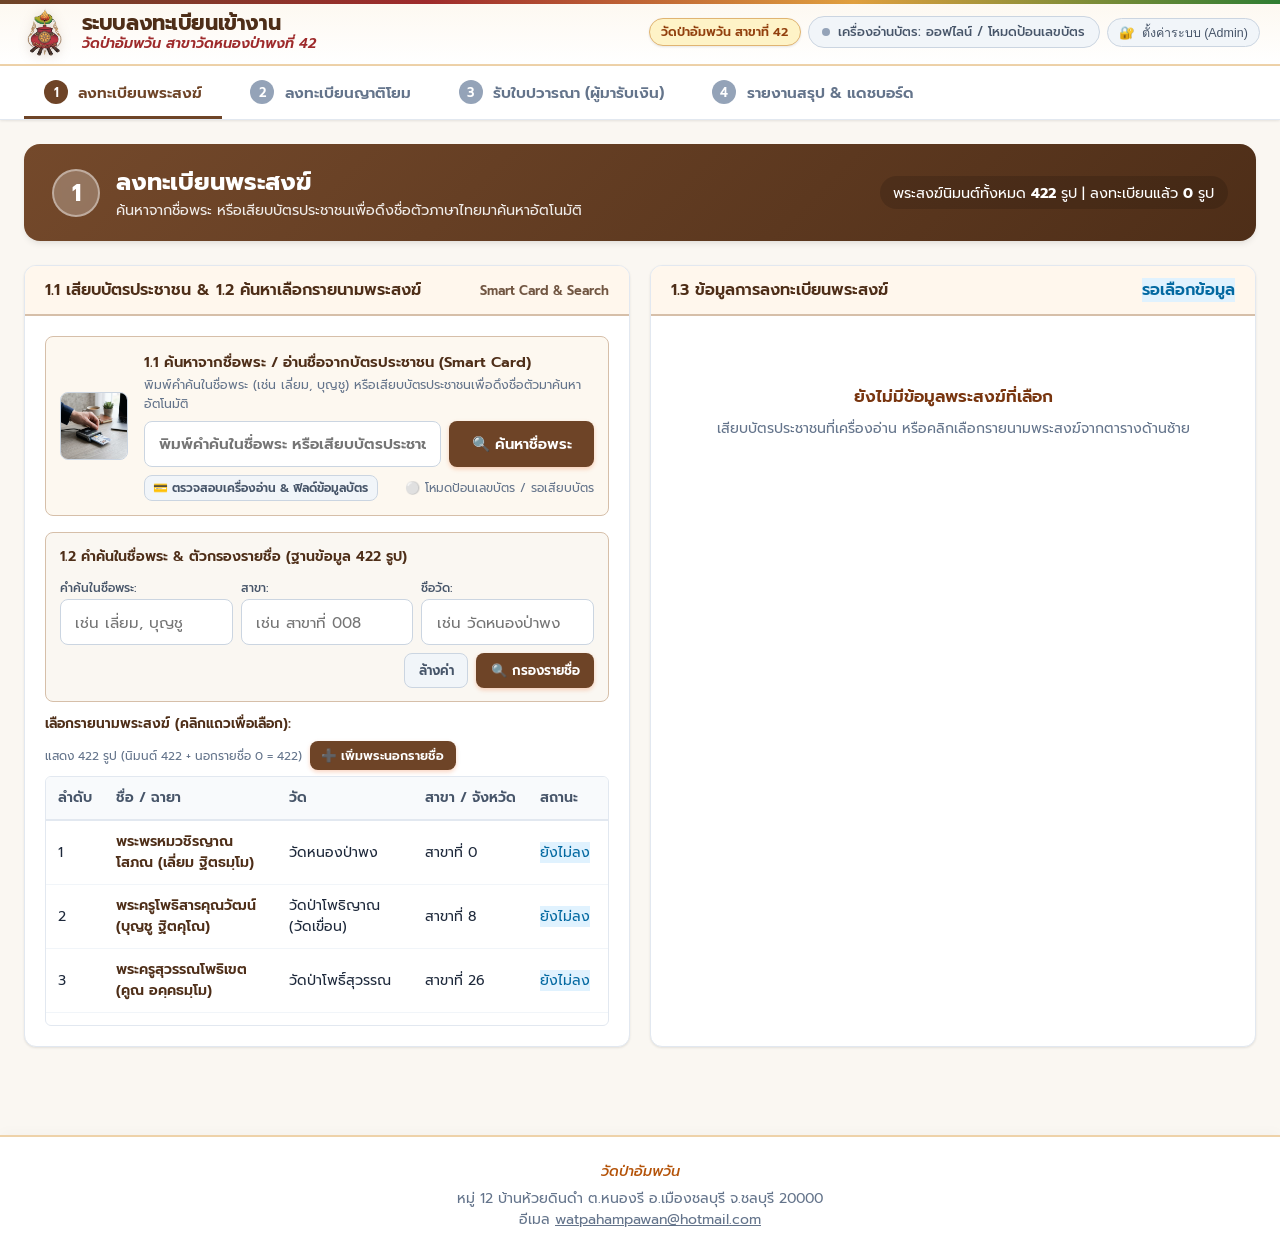
==== commit 8244355d: "Update site footer with Wat Pah Ampawan address and email" ====
--- a/index.html
+++ b/index.html
@@ -905,8 +905,9 @@
 
   <!-- Site Footer -->
   <footer class="site-footer">
-    <div class="footer-quote">“วัดคือศูนย์รวมจิตใจ เทคโนโลยีคือสะพานแห่งศรัทธา”</div>
-    <div>ทำงานด้วยใจ เพื่อพระพุทธศาสนา • ระบบลงทะเบียนเข้างาน วัดหนองป่าพง</div>
+    <div class="footer-quote">วัดป่าอัมพวัน</div>
+    <div>หมู่ 12 บ้านห้วยดินดำ ต.หนองรี อ.เมืองชลบุรี จ.ชลบุรี 20000</div>
+    <div>อีเมล <a href="mailto:watpahampawan@hotmail.com" style="color: inherit; text-decoration: underline;">watpahampawan@hotmail.com</a></div>
   </footer>
 
   <!-- Card Reader Connection Modal -->
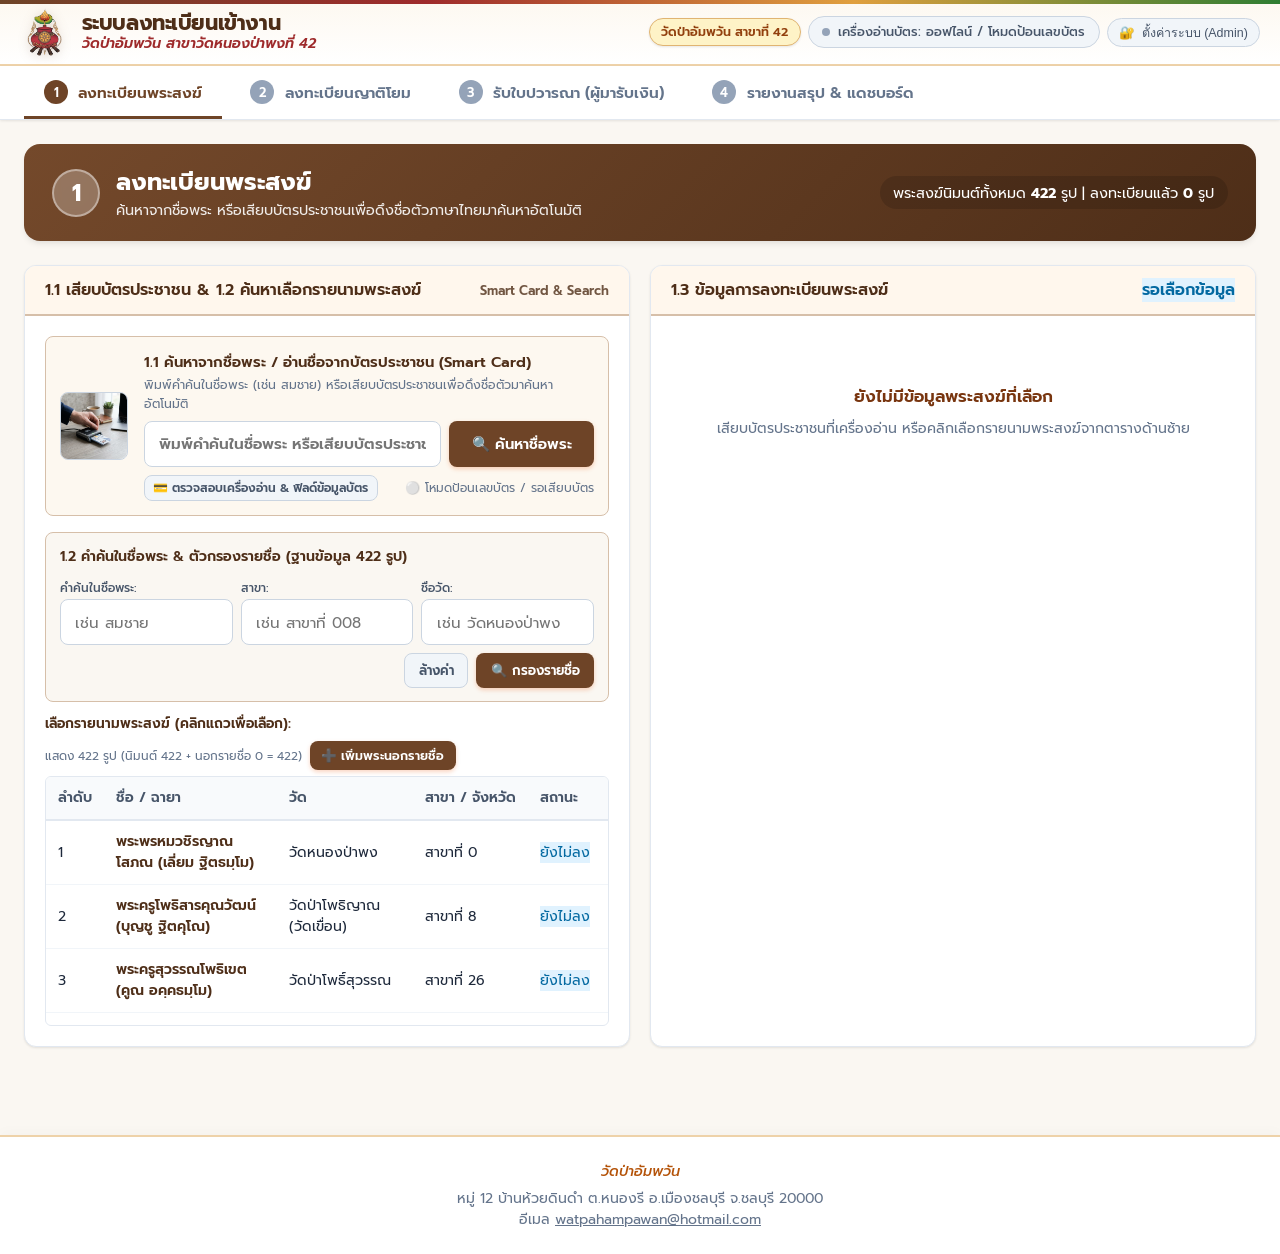
==== commit e8eacfae: "update: change monk search placeholder example to 'สมชาย'" ====
--- a/index.html
+++ b/index.html
@@ -1,8 +1,9 @@
 <!DOCTYPE html>
-<html lang="th">
+<html lang="th" class="notranslate" translate="no">
 
 <head>
   <meta charset="UTF-8">
+  <meta name="google" content="notranslate">
   <meta name="viewport" content="width=device-width, initial-scale=1.0">
   <title>ระบบลงทะเบียนเข้างาน — วัดป่าอัมพวัน สาขาวัดหนองป่าพงที่ 42</title>
   <!-- Google Fonts: Prompt & Sarabun -->
@@ -14,7 +15,7 @@
   <link rel="stylesheet" href="style.css?v=20261116_4">
 </head>
 
-<body>
+<body class="notranslate" translate="no">
 
   <!-- Site Header -->
   <header class="site-header">
@@ -117,7 +118,7 @@
                     1.1 ค้นหาจากชื่อพระ / อ่านชื่อจากบัตรประชาชน (Smart Card)
                   </div>
                   <div style="font-size: 0.78rem; color: #64748b; margin-bottom: 0.45rem;">
-                    พิมพ์คำค้นในชื่อพระ (เช่น เลี่ยม, บุญชู) หรือเสียบบัตรประชาชนเพื่อดึงชื่อตัวมาค้นหาอัตโนมัติ
+                    พิมพ์คำค้นในชื่อพระ (เช่น สมชาย) หรือเสียบบัตรประชาชนเพื่อดึงชื่อตัวมาค้นหาอัตโนมัติ
                   </div>
                   <div style="display: flex; gap: 0.5rem;">
                     <input type="text" id="monkIdCardInput" class="input-control"
@@ -147,7 +148,7 @@
               <div style="display: grid; grid-template-columns: repeat(3, 1fr); gap: 0.5rem; margin-bottom: 0.5rem;">
                 <div>
                   <label style="font-size: 0.75rem; color: #475569; font-weight: 500;">คำค้นในชื่อพระ:</label>
-                  <input type="text" id="monkFilterName" class="input-control" placeholder="เช่น เลี่ยม, บุญชู">
+                  <input type="text" id="monkFilterName" class="input-control" placeholder="เช่น สมชาย">
                 </div>
                 <div>
                   <label style="font-size: 0.75rem; color: #475569; font-weight: 500;">สาขา:</label>
@@ -352,8 +353,8 @@
                       <span id="walkinIdStatusBadge"
                         style="display: none; font-size: 0.72rem; padding: 0.1rem 0.4rem; border-radius: 999px;"></span>
                     </div>
-                    <input type="text" id="walkinIdCard" class="input-control" placeholder="เลขประจำตัวประชาชน 13 หลัก"
-                      maxlength="20" style="font-weight: 600;">
+                    <input type="text" id="walkinIdCard" class="input-control" placeholder="เลขประจำตัวประชาชน 13 หลัก (ตัวเลขเท่านั้น)"
+                      maxlength="13" inputmode="numeric" style="font-weight: 600;">
                   </div>
                   <div class="info-item">
                     <label class="info-label">พรรษา:</label>
@@ -499,8 +500,8 @@
               <div class="profile-info-grid" style="flex: 1; margin-bottom: 0;">
               <div class="info-item">
                 <label class="info-label" style="font-weight: 700; color: #0369a1;">เลขประจำตัวประชาชน (Primary Key):</label>
-                <input type="text" id="layIdCard" class="input-control" placeholder="เลขบัตร 13 หลัก (หากไม่มีให้กรอกเบอร์โทร)"
-                  maxlength="20">
+                <input type="text" id="layIdCard" class="input-control" placeholder="เลขบัตร 13 หลัก (ตัวเลขเท่านั้น)"
+                  maxlength="13" inputmode="numeric">
               </div>
 
               <div class="info-item">
@@ -534,7 +535,7 @@
             <div class="profile-info-grid">
               <div class="info-item">
                 <label class="info-label">เบอร์โทรศัพท์มือถือ (ใช้เป็น Primary Key หากไม่มีเลขบัตร):</label>
-                <input type="text" id="layPhone" class="input-control" placeholder="08x-xxx-xxxx">
+                <input type="text" id="layPhone" class="input-control" placeholder="08xxxxxxxx (ตัวเลข 10 หลัก ไม่มี -)" maxlength="10" inputmode="numeric">
               </div>
               <div class="info-item">
                 <label class="info-label">เบอร์ติดต่อกรณีฉุกเฉิน (ไม่บังคับ):</label>
@@ -593,7 +594,7 @@
               <div style="display: grid; grid-template-columns: repeat(3, 1fr); gap: 0.5rem; margin-bottom: 0.5rem;">
                 <div>
                   <label style="font-size: 0.75rem; color: #475569; font-weight: 500;">ชื่อพระ / ฉายา:</label>
-                  <input type="text" id="slipSearchMonk" class="input-control" placeholder="เช่น เลี่ยม, สมชาย">
+                  <input type="text" id="slipSearchMonk" class="input-control" placeholder="เช่น สมชาย">
                 </div>
                 <div>
                   <label style="font-size: 0.75rem; color: #475569; font-weight: 500;">สาขา:</label>
@@ -921,6 +922,33 @@
         <button type="button" class="modal-close" onclick="closeCardReaderModal()">&times;</button>
       </div>
       <div class="modal-body">
+        <!-- Notice for Online HTTPS Users -->
+        <div id="httpsMixedContentNotice" style="display: none; background: #fffbeb; border: 1px solid #fde68a; border-radius: 8px; padding: 0.85rem; margin-bottom: 1rem;">
+          <div style="font-weight: 700; color: #92400e; display: flex; align-items: center; gap: 0.4rem; font-size: 0.95rem;">
+            <span>ℹ️</span> แนะนำการใช้งานเครื่องอ่านบัตรประชาชน (Smart Card):
+          </div>
+          <div style="font-size: 0.85rem; color: #78350f; margin-top: 0.35rem; line-height: 1.5;">
+            การอ่านข้อมูลชิปบัตรประชาชนผ่านสาย USB จำเป็นต้องมีโปรแกรมในเครื่องคอมพิวเตอร์ทำหน้าที่อ่านชิป:<br>
+            <div style="margin: 0.4rem 0; padding: 0.5rem 0.75rem; background: #fef3c7; border-radius: 6px; border: 1px dashed #d97706;">
+              <strong>⭐ วิธีที่แนะนำและง่ายที่สุด (100% ไม่ติดบล็อก):</strong><br>
+              ให้เปิดใช้งานผ่าน <strong>TempleRegister.exe</strong> หรือไอคอน <strong>"ระบบลงทะเบียนเข้างานวัด"</strong> บนหน้า Desktop ของเครื่อง<br>
+              <span style="font-size: 0.8rem; color: #92400e;">(เปิดผ่านเครื่องโดยตรงจะเสียบบัตรแล้วอ่านได้ทันที ไม่ต้องตั้งค่าเบราว์เซอร์ และข้อมูลส่งขึ้น Google Sheets กลางเหมือนกัน)</span>
+            </div>
+            <strong>หากจำเป็นต้องใช้ผ่านเว็บออนไลน์ (wisities.github.io):</strong>
+            <ol style="margin: 0.3rem 0 0.5rem 1.2rem; padding: 0;">
+              <li><strong>ต้องเปิดโปรแกรม TempleRegister.exe</strong> บนเครื่องนี้ทิ้งไว้ด้วย (สังเกตไอคอนรูปวัดมุมขวาล่างใกล้ๆ นาฬิกา)</li>
+              <li>คลิกไอคอน <strong>ตัวปรับการตั้งค่า (หรือรูปแม่กุญแจ 🔒)</strong> ด้านซ้ายสุดของช่องพิมพ์ URL</li>
+              <li>เลือก <strong>"การตั้งค่าไซต์" (Site Settings)</strong> → เลื่อนหา <strong>"เนื้อหาที่ไม่ปลอดภัย" (Insecure content)</strong> → เปลี่ยนเป็น <strong>"อนุญาต" (Allow)</strong></li>
+              <li>กดรีเฟรชหน้าเว็บ หรือกดปุ่ม <em>"ตรวจสอบการเชื่อมต่อใหม่"</em></li>
+            </ol>
+            <div style="display: flex; gap: 0.5rem; flex-wrap: wrap; margin-top: 0.4rem;">
+              <button type="button" class="btn btn-sm btn-secondary" onclick="pairWebHidReader()">
+                🔌 เชื่อมต่ออุปกรณ์ WebHID โดยตรง
+              </button>
+            </div>
+          </div>
+        </div>
+
         <div class="reader-status-cards">
           <div class="reader-status-item" id="diagAgentStatus">
             <div class="diag-icon">🌐</div>
@@ -1094,7 +1122,7 @@
 
   <!-- Scripts with Cache Buster -->
   <script src="monks_data.js?v=20261116_3"></script>
-  <script src="app.js?v=20261116_6"></script>
+  <script src="app.js?v=20261116_7"></script>
 </body>
 
 </html>
--- a/style.css
+++ b/style.css
@@ -1070,6 +1070,17 @@
   animation: pulseDot 2s infinite ease-in-out;
 }
 
+.smartcard-status-pill.https-notice {
+  background: #fffbeb;
+  color: #92400e;
+  border-color: #fde68a;
+}
+
+.smartcard-status-pill.https-notice .status-dot {
+  background: #f59e0b;
+  box-shadow: 0 0 0 3px rgba(245, 158, 11, 0.25);
+}
+
 /* Modal Backdrop & Dialog */
 .modal-backdrop {
   position: fixed;
